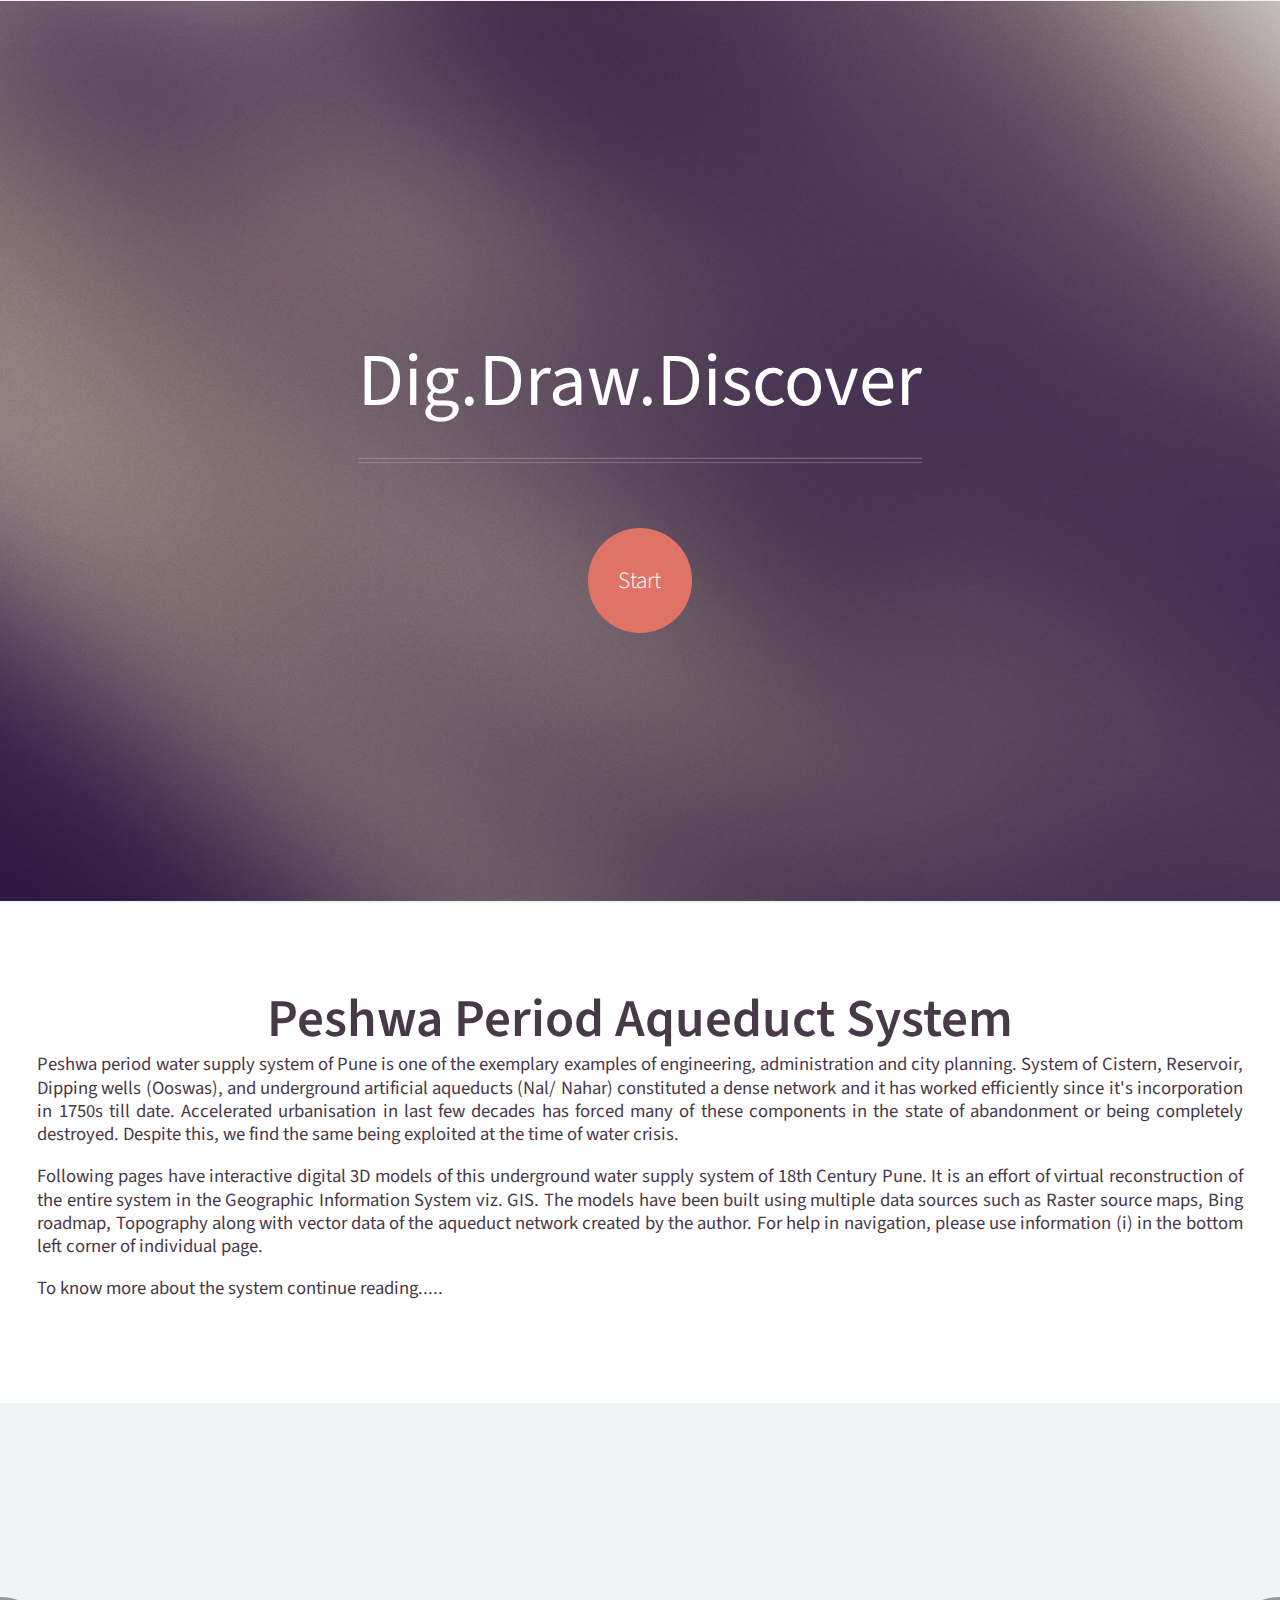
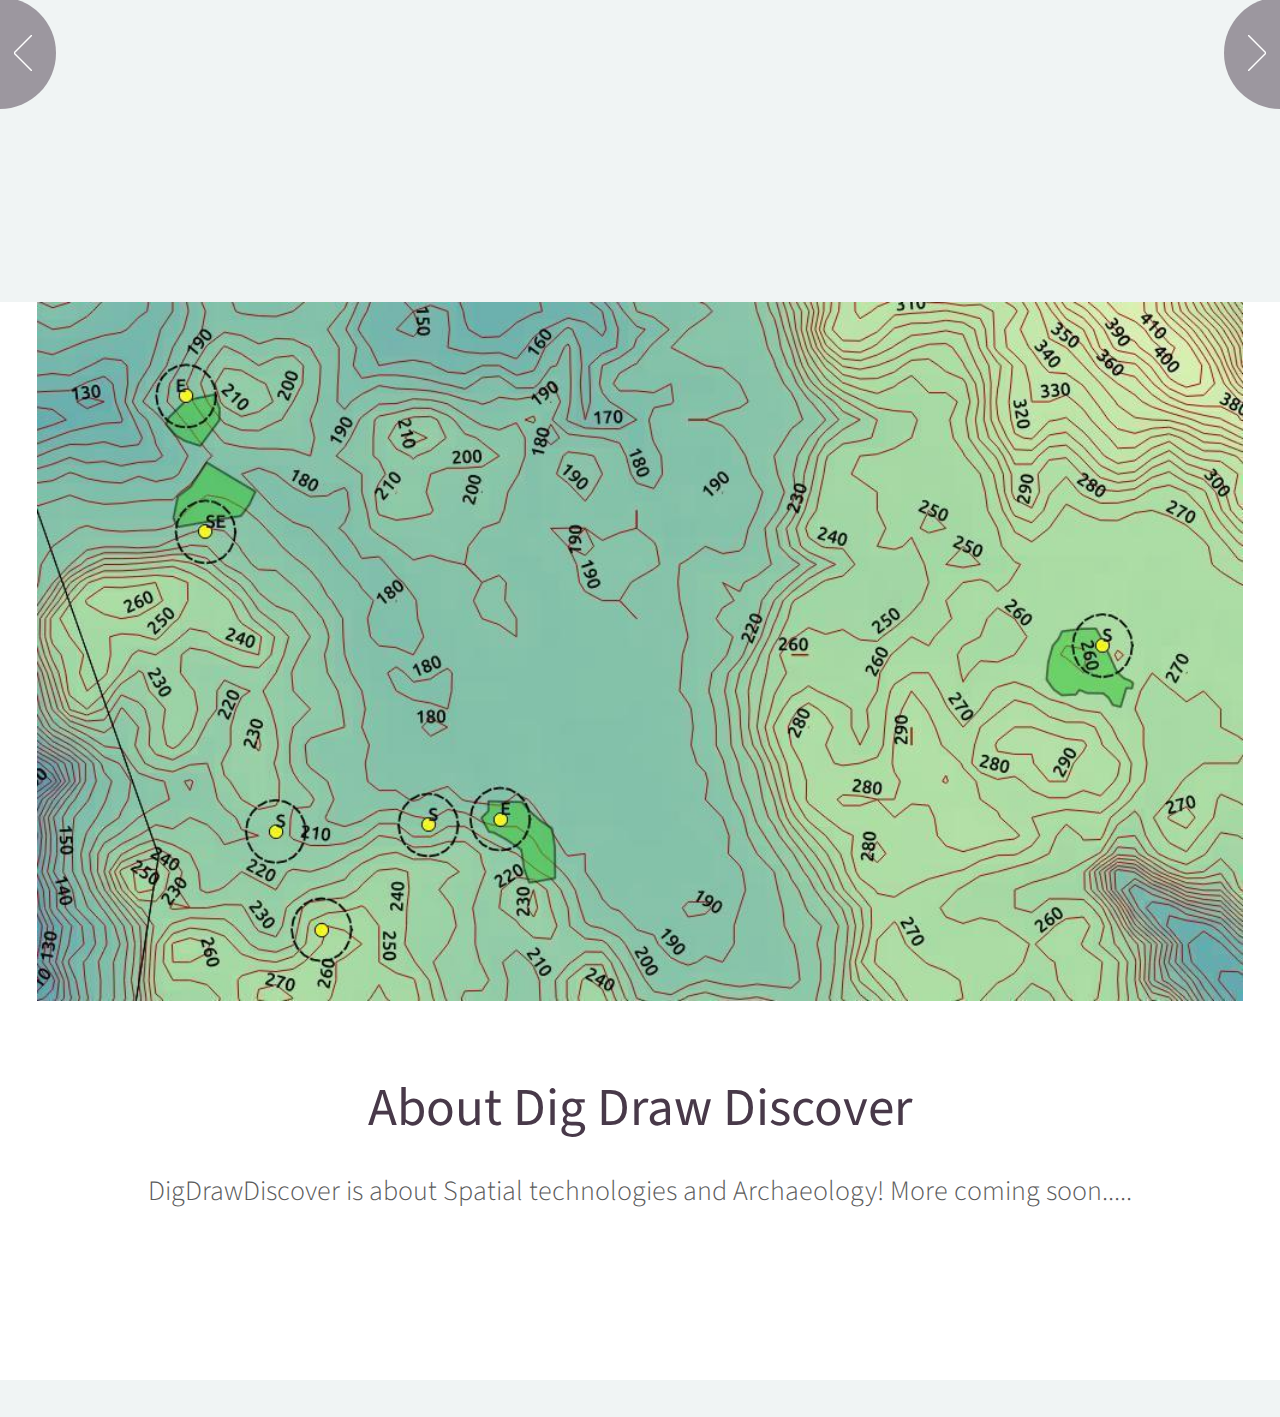
==== index.html @ 5644d599 "Pune map data - First check in" ====
<!DOCTYPE HTML>
<html>
<head>
<title>Dig Draw Discover</title>
<meta charset="utf-8">
<link href="http://fonts.googleapis.com/css?family=Source+Sans+Pro:300,400,600" rel="stylesheet" type="text/css">
<!--[if lte IE 8]>
<script src="js/html5shiv.js"></script>
<![endif]-->
<script src="js/jquery.min.js"></script>
<script src="js/jquery.dropotron.js"></script>
<script src="js/skel.min.js"></script>
<script src="js/skel-panels.min.js"></script>
<script src="js/init.js"></script>
<noscript>
<link rel="stylesheet" href="css/skel-noscript.css">
<link rel="stylesheet" href="css/style.css">
<link rel="stylesheet" href="css/style-noscript.css">
</noscript>
<!--[if lte IE 8]>
<link rel="stylesheet" href="css/ie8.css">
<![endif]-->
</head>
<body class="homepage">
<div id="header">
  <div class="inner">
    <header>
      <h1><a href="#main" id="logo">Dig.Draw.Discover</a></h1>
      <hr>
    </header>
    <footer> <a href="#banner" class="button circled scrolly">Start</a> </footer>
  </div>
  <!--
  <nav id="nav">
    <ul>
      <li><a href="index.html">Home</a></li>
      <li> <span>Dropdown</span>
        <ul>
          <li><a href="#">Lorem ipsum dolor</a></li>
          <li><a href="#">Magna phasellus</a></li>
          <li><a href="#">Etiam dolore nisl</a></li>
          <li> <span>And a submenu &hellip;</span>
            <ul>
              <li><a href="#">Lorem ipsum dolor</a></li>
              <li><a href="#">Phasellus consequat</a></li>
              <li><a href="#">Magna phasellus</a></li>
              <li><a href="#">Etiam dolore nisl</a></li>
            </ul>
          </li>
          <li><a href="#">Veroeros feugiat</a></li>
        </ul>
      </li>
      <li><a href="left-sidebar.html">Left Sidebar</a></li>
      <li><a href="right-sidebar.html">Right Sidebar</a></li>
      <li><a href="no-sidebar.html">No Sidebar</a></li>
    </ul>
  </nav>
  -->
</div>

<div id="banner">
  <h2><strong>Peshwa Period Aqueduct System</strong></h2>
  <h1 align="left">
<p align="left">Peshwa period water supply system of Pune is one of the exemplary examples of engineering, administration and city planning. System of Cistern, Reservoir, Dipping wells (Ooswas), and underground artificial aqueducts (Nal/ Nahar) constituted a dense network and it has worked efficiently since it's incorporation in 1750s till date. Accelerated urbanisation in last few decades has forced many of these components in the state of abandonment or being completely destroyed. Despite this, we find the same being exploited at the time of water crisis.</p>
<p align="left">Following pages have interactive digital 3D models of this underground water supply system of 18th Century Pune. It is an effort of virtual reconstruction of the entire system in the Geographic Information System viz. GIS. The models have been built using multiple data sources such as Raster source maps, Bing roadmap, Topography along with vector data of the aqueduct network created by the author. For help in navigation, please use information (i) in the bottom left corner of individual page.</p>
<p align="left">To know more about the system continue reading.....</p></h1>
</div>
<div class="carousel">
  <div class="reel">
    <article> <a href="pune/models/CloserView/CloserView.html" class="image featured"><img src="images/CloserView.jpg" alt=""></a>
      <header>
        <h3><a href="pune/models/CloserView/CloserView.html">Peth (ward/ neighbourhood) level view of the network</a></h3>
      </header>
      <p></p>
    </article>
    <article> <a href="pune/models/DippingWells/DippingWells.html" class="image featured"><img src="images/DippingWells.jpg" alt=""></a>
      <header>
        <h3><a href="pune/models/DippingWells/DippingWells.html">Dipping wells and Cisterns</a></h3>
      </header>
      <p></p>
    </article>
    <article> <a href="pune/models/KatrajLake/KatrajLake.html" class="image featured"><img src="images/KatrajLake.jpg" alt=""></a>
      <header>
        <h3><a href="pune/models/KatrajLake/KatrajLake.html">Source of Katraj aqueduct, the biggest of four aqueducts of the Pune city</a></h3>
      </header>
      <p></p>
    </article>    
    <article> <a href="pune/models/KatrajNetworkCity/KatrajNetworkCity.html" class="image featured"><img src="images/KatrajNetworkCity.jpg" alt=""></a>
      <header>
        <h3><a href="pune/models/KatrajNetworkCity/KatrajNetworkCity.html">Katraj aqueduct network</a></h3>
      </header>
      <p></p>
    </article>
    <article> <a href="pune/models/KatrajToPune/KatrajToPune.html" class="image featured"><img src="images/KatrajToPune.jpg" alt=""></a>
      <header>
        <h3><a href="pune/models/KatrajToPune/KatrajToPune.html">Katraj aqueduct network to Pune city</a></h3>
      </header>
      <p></p>
    </article>    
    <article> <a href="pune/models/PuneAll/PuneAll.html" class="image featured"><img src="images/PuneAll.jpg" alt=""></a>
      <header>
        <h3><a href="pune/models/PuneAll/PuneAll.html">All cisterns and network of 4 aqueducts</a></h3>
      </header>
      <p></p>
    </article>
    <article> <a href="pune/models/WithBing/WithBing.html" class="image featured"><img src="images/WithBing.jpg" alt=""></a>
      <header>
        <h3><a href="pune/models/WithBing/WithBing.html">Aqueduct network with Bing roadmap: Cutting across space and time</a></h3>
      </header>
      <p></p>
    </article>
     <article> <a href="pune/models/WithBISM/WithBISM.html" class="image featured"><img src="images/WithBISM.jpg" alt=""></a>
      <header>
        <h3><a href="pune/models/WithBISM/WithBISM.html">Aqueduct network with one of the oldest surveyed maps of Pune city</a></h3>
      </header>
      <p></p>
    </article>   
  </div>
</div>

<div class="wrapper style2">
  <article id="main" class="container special"> <a href="#" class="image featured"><img src="images/ddd.jpg" alt=""></a>
    <header>
      <h2><a href="#">About Dig Draw Discover</a></h2>
      <span class="byline">DigDrawDiscover is about Spatial technologies and Archaeology! More coming soon.....</span> </header>
    <!--
    <p> </p>
    <footer> <a href="#" class="button">Continue Reading</a> </footer>
    -->
  </article>
</div>
<!--
<div class="wrapper style1">
  <section id="features" class="container special">
    <header>
      <h2>Morbi ullamcorper et varius leo lacus</h2>
      <span class="byline">Ipsum volutpat consectetur orci metus consequat imperdiet duis integer semper magna.</span> </header>
    <div class="row">
      <article class="4u special"> <a href="#" class="image featured"><img src="images/pic07.jpg" alt=""></a>
        <header>
          <h3><a href="#">Gravida aliquam penatibus</a></h3>
        </header>
        <p> Amet nullam fringilla nibh nulla convallis tique ante proin sociis accumsan lobortis. Auctor etiam porttitor phasellus tempus cubilia ultrices tempor sagittis. Nisl fermentum consequat integer interdum. </p>
      </article>
      <article class="4u special"> <a href="#" class="image featured"><img src="images/pic08.jpg" alt=""></a>
        <header>
          <h3><a href="#">Sed quis rhoncus placerat</a></h3>
        </header>
        <p> Amet nullam fringilla nibh nulla convallis tique ante proin sociis accumsan lobortis. Auctor etiam porttitor phasellus tempus cubilia ultrices tempor sagittis. Nisl fermentum consequat integer interdum. </p>
      </article>
      <article class="4u special"> <a href="#" class="image featured"><img src="images/pic09.jpg" alt=""></a>
        <header>
          <h3><a href="#">Magna laoreet et aliquam</a></h3>
        </header>
        <p> Amet nullam fringilla nibh nulla convallis tique ante proin sociis accumsan lobortis. Auctor etiam porttitor phasellus tempus cubilia ultrices tempor sagittis. Nisl fermentum consequat integer interdum. </p>
      </article>
    </div>
  </section>
</div>
<div id="footer">
  <div class="container">
    <div class="row">
      <section class="4u">
        <header>
          <h2 class="icon icon-twitter circled"><span>Tweets</span></h2>
        </header>
        <ul class="divided">
          <li>
            <article class="tweet"> Amet nullam fringilla nibh nulla convallis tique ante sociis accumsan. <span class="timestamp">5 minutes ago</span> </article>
          </li>
          <li>
            <article class="tweet"> Hendrerit rutrum quisque. <span class="timestamp">30 minutes ago</span> </article>
          </li>
          <li>
            <article class="tweet"> Curabitur donec nulla massa laoreet nibh. Lorem praesent montes. <span class="timestamp">3 hours ago</span> </article>
          </li>
          <li>
            <article class="tweet"> Lacus natoque cras rhoncus curae dignissim ultricies. Convallis orci aliquet. <span class="timestamp">5 hours ago</span> </article>
          </li>
        </ul>
      </section>
      <section class="4u">
        <header>
          <h2 class="icon icon-file circled"><span>Posts</span></h2>
        </header>
        <ul class="divided">
          <li>
            <article class="post stub">
              <header>
                <h3><a href="#">Nisl fermentum integer</a></h3>
              </header>
              <span class="timestamp">3 hours ago</span> </article>
          </li>
          <li>
            <article class="post stub">
              <header>
                <h3><a href="#">Phasellus portitor lorem</a></h3>
              </header>
              <span class="timestamp">6 hours ago</span> </article>
          </li>
          <li>
            <article class="post stub">
              <header>
                <h3><a href="#">Magna tempus consequat</a></h3>
              </header>
              <span class="timestamp">Yesterday</span> </article>
          </li>
          <li>
            <article class="post stub">
              <header>
                <h3><a href="#">Feugiat lorem ipsum</a></h3>
              </header>
              <span class="timestamp">2 days ago</span> </article>
          </li>
        </ul>
      </section>
      <section class="4u">
        <header>
          <h2 class="icon icon-camera circled"><span>Photos</span></h2>
        </header>
        <div class="row quarter no-collapse">
          <div class="6u"> <a href="#" class="image full"><img src="images/pic10.jpg" alt=""></a> </div>
          <div class="6u"> <a href="#" class="image full"><img src="images/pic11.jpg" alt=""></a> </div>
        </div>
        <div class="row quarter no-collapse">
          <div class="6u"> <a href="#" class="image full"><img src="images/pic12.jpg" alt=""></a> </div>
          <div class="6u"> <a href="#" class="image full"><img src="images/pic13.jpg" alt=""></a> </div>
        </div>
        <div class="row quarter no-collapse">
          <div class="6u"> <a href="#" class="image full"><img src="images/pic14.jpg" alt=""></a> </div>
          <div class="6u"> <a href="#" class="image full"><img src="images/pic15.jpg" alt=""></a> </div>
        </div>
      </section>
    </div>
    <hr>
    <div class="row">
      <div class="12u">
        <section class="contact">
          <header>
            <h3>Nisl turpis nascetur interdum?</h3>
          </header>
          <p>Urna nisl non quis interdum mus ornare ridiculus egestas ridiculus lobortis vivamus tempor aliquet.</p>
          <ul class="icons">
            <li><a href="#" class="icon icon-twitter"><span>Twitter</span></a></li>
            <li><a href="#" class="icon icon-facebook"><span>Facebook</span></a></li>
            <li><a href="#" class="icon icon-google-plus"><span>Google+</span></a></li>
            <li><a href="#" class="icon icon-pinterest"><span>Pinterest</span></a></li>
            <li><a href="#" class="icon icon-dribbble"><span>Dribbble</span></a></li>
            <li><a href="#" class="icon icon-linkedin"><span>Linkedin</span></a></li>
          </ul>
        </section>
        <div class="copyright">
          <ul class="menu">
            <li>&copy; Untitled. All rights reserved.</li>
            <li>Design: <a href="http://html5up.net/">HTML5 UP</a></li>
          </ul>
        </div>
      </div>
    </div>
  </div>
</div>
-->
</body>
</html>
---- css/skel-noscript.css ----
/* skelJS v0.3.10 | (c) n33 | skeljs.org | MIT licensed */

/* Resets (http://meyerweb.com/eric/tools/css/reset/ | v2.0 | 20110126 | License: none (public domain)) */

	html,body,div,span,applet,object,iframe,h1,h2,h3,h4,h5,h6,p,blockquote,pre,a,abbr,acronym,address,big,cite,code,del,dfn,em,img,ins,kbd,q,s,samp,small,strike,strong,sub,sup,tt,var,b,u,i,center,dl,dt,dd,ol,ul,li,fieldset,form,label,legend,table,caption,tbody,tfoot,thead,tr,th,td,article,aside,canvas,details,embed,figure,figcaption,footer,header,hgroup,menu,nav,output,ruby,section,summary,time,mark,audio,video{margin:0;padding:0;border:0;font-size:100%;font:inherit;vertical-align:baseline;}article,aside,details,figcaption,figure,footer,header,hgroup,menu,nav,section{display:block;}body{line-height:1;}ol,ul{list-style:none;}blockquote,q{quotes:none;}blockquote:before,blockquote:after,q:before,q:after{content:'';content:none;}table{border-collapse:collapse;border-spacing:0;}body{-webkit-text-size-adjust:none}

/* Box Model */

	*, *:before, *:after {
		-moz-box-sizing: border-box;
		-webkit-box-sizing: border-box;
		-o-box-sizing: border-box;
		-ms-box-sizing: border-box;
		box-sizing: border-box;
	}

/* Container */

	.container {
		width: 1200px;
		margin: 0 auto;
	}

/* Grid */

	/* Cells */

		.\31 2u { width: 100% }
		.\31 1u { width: 91.6666666667% }
		.\31 0u { width: 83.3333333333% }
		.\39 u { width: 75% }
		.\38 u { width: 66.6666666667% }
		.\37 u { width: 58.3333333333% }
		.\36 u { width: 50% }
		.\35 u { width: 41.6666666667% }
		.\34 u { width: 33.3333333333% }
		.\33 u { width: 25% }
		.\32 u { width: 16.6666666667% }
		.\31 u { width: 8.3333333333% }
		.\-11u { margin-left: 91.6666666667% }
		.\-10u { margin-left: 83.3333333333% }
		.\-9u { margin-left: 75% }
		.\-8u { margin-left: 66.6666666667% }
		.\-7u { margin-left: 58.3333333333% }
		.\-6u { margin-left: 50% }
		.\-5u { margin-left: 41.6666666667% }
		.\-4u { margin-left: 33.3333333333% }
		.\-3u { margin-left: 25% }
		.\-2u { margin-left: 16.6666666667% }
		.\-1u { margin-left: 8.3333333333% }

		.row > * {
			/* padding: (gutters) 0 0 (gutters); */
			padding: 48px 0 0 48px;
			float: left;
			-moz-box-sizing: border-box;
			-webkit-box-sizing: border-box;
			-o-box-sizing: border-box;
			-ms-box-sizing: border-box;
			box-sizing: border-box;
		}

		.row + .row > * {
			/* padding-top: (gutters) */
			padding-top: 48px;
		}

		.row {
			/* margin-left: (gutters) */
			margin-left: -48px;
		}

	/* Rows */

		.row:after {
			content: '';
			display: block;
			clear: both;
			height: 0;
		}

		.row:first-child > * {
			padding-top: 0;
		}

		.row > * {
			padding-top: 0;
		}

	/* Modifiers */

		/* No Collapse */

			.no-collapse { }

		/* Flush */

			.row.flush {
				margin-left: 0;
			}

			.row.flush > * {
				padding: 0 !important;
			}

		/* Quarter */

			.row.quarter > * {
				/* padding: (gutters / 4) 0 0 (gutters / 4) */
				padding: 12px 0 0 12px;
			}

			.row.quarter + .row.quarter > * {
				/* padding-top: (gutters / 4) */
				padding-top: 12px;
			}

			.row.quarter {
				/* margin-left: -(gutters / 4) */
				margin-left: -12px;
			}

		/* Half */

			.row.half > * {
				/* padding: (gutters / 2) 0 0 (gutters / 2) */
				padding: 24px 0 0 24px;
			}

			.row.half + .row.half > * {
				/* padding-top: (gutters / 2) */
				padding-top: 24px;
			}

			.row.half {
				/* margin-left: -(gutters / 2) */
				margin-left: -24px;
			}

		/* One and (a) Half */

			.row.oneandhalf > * {
				/* padding: (gutters * 1.5) 0 0 (gutters * 1.5) */
				padding: 72px 0 0 72px;
			}

			.row.oneandhalf + .row.oneandhalf > * {
				/* padding-top: (gutters * 1.5) */
				padding-top: 72px;
			}

			.row.oneandhalf {
				/* margin-left: -(gutters * 1.5) */
				margin-left: -72px;
			}

		/* Double */

			.row.double > * {
				/* padding: (gutters * 2) 0 0 (gutters * 2) */
				padding: 96px 0 0 96px;
			}

			.row.double + .row.double > * {
				/* padding-top: (gutters * 2) */
				padding-top: 96px;
			}

			.row.double {
				/* margin-left: -(gutters * 2) */
				margin-left: -96px;
			}
---- css/style.css ----
@charset 'UTF-8';

@font-face {
	font-family: 'FontAwesome';
	src: url('font/fontawesome-webfont.eot?v=3.2.1');
	src: url('font/fontawesome-webfont.eot?#iefix&v=3.2.1') format('embedded-opentype'), url('font/fontawesome-webfont.woff?v=3.2.1') format('woff'), url('font/fontawesome-webfont.ttf?v=3.2.1') format('truetype'), url('font/fontawesome-webfont.svg#fontawesomeregular?v=3.2.1') format('svg');
	font-weight: normal;
	font-style: normal;
}

/*
	Helios 1.0 by HTML5 UP
	html5up.net | @n33co
	Free for personal and commercial use under the CCA 3.0 license (html5up.net/license)
*/

/*********************************************************************************/
/* Basic                                                                         */
/*********************************************************************************/

	body.paused *
	{
		-moz-transition: none;
		-webkit-transition: none;
		-o-transition: none;
		-ms-transition: none;
		transition: none;
	}

	body
	{
		background: #f0f4f4;
		color: #5b5b5b;
		font-family: 'Source Sans Pro', sans-serif;
		font-weight: 300;
	}

	body,input,textarea,select
	{
		font-size: 15pt;
		line-height: 1.85em;
	}

	h1,h2,h3,h4,h5,h6
	{
		font-weight: 400;
		color: #483949;
		line-height: 1.25em;
	}
	
		h1 a, h2 a, h3 a, h4 a, h5 a, h6 a
		{
			color: inherit;
			text-decoration: none;
			border-bottom-color: transparent;
		}
		
		h1 strong, h2 strong, h3 strong, h4 strong, h5 strong, h6 strong
		{
			font-weight: 600;
		}

	h2
	{
		font-size: 2.85em;
	}
	
	h3
	{
		font-size: 1.25em;
	}
	
	h4
	{
		font-size: 1em;
		margin: 0 0 0.25em 0;
	}
	
	.byline
	{
		display: block;
		font-size: 1.5em;
		margin-top: 1em;
		line-height: 1.5em;
	}

	strong, b
	{
		font-weight: 400;
		color: #483949;
	}
	
	em, i
	{
		font-style: italic;
	}

	a
	{
		color: inherit;
		border-bottom: solid 1px rgba(128,128,128,0.15);
		text-decoration: none;
		-moz-transition: background-color 0.35s ease-in-out, color 0.35s ease-in-out, border-bottom-color 0.35s ease-in-out;
		-webkit-transition: background-color 0.35s ease-in-out, color 0.35s ease-in-out, border-bottom-color 0.35s ease-in-out;
		-o-transition: background-color 0.35s ease-in-out, color 0.35s ease-in-out, border-bottom-color 0.35s ease-in-out;
		-ms-transition: background-color 0.35s ease-in-out, color 0.35s ease-in-out, border-bottom-color 0.35s ease-in-out;
		transition: background-color 0.35s ease-in-out, color 0.35s ease-in-out, border-bottom-color 0.35s ease-in-out;
	}
	
		a:hover
		{
			color: #ef8376;
			border-bottom-color: transparent;
		}

	sub
	{
		position: relative;
		top: 0.5em;
		font-size: 0.8em;
	}
	
	sup
	{
		position: relative;
		top: -0.5em;
		font-size: 0.8em;
	}
	
	blockquote
	{
		border-left: solid 0.5em #ddd;
		padding: 1em 0 1em 2em;
		font-style: italic;
	}
	
	p, ul, ol, dl, table
	{
		margin-bottom: 1em;
	}

	p
	{
		text-align: justify;
	}

	br.clear
	{
		clear: both;
	}
	
	header
	{
		margin: 0 0 1em 0;
	}
	
		header .byline
		{
			margin-bottom: 2em;
		}
		
	footer
	{
		margin: 2.5em 0 0 0;
	}
		
	hr
	{
		position: relative;
		display: block;
		border: 0;
		top: 4.5em;
		margin-bottom: 9em;

		height: 6px;
		border-top: solid 1px rgba(128,128,128,0.2);
		border-bottom: solid 1px rgba(128,128,128,0.2);
	}
	
		hr:before,
		hr:after
		{
			content: '';
			position: absolute;
			top: -8px;
			display: block;
			width: 1px;
			height: 21px;
			background: rgba(128,128,128,0.2);			
		}

		hr:before
		{
			left: -1px;
		}

		hr:after
		{
			right: -1px;
		}

	.timestamp
	{
		color: rgba(128,128,128,0.75);
		font-size: 0.8em;
	}

	/* Sections/Articles */
	
		section,
		article
		{
			margin-bottom: 3em;
		}
		
		section > :last-child,
		article > :last-child
		{
			margin-bottom: 0;
		}

		section:last-child,
		article:last-child
		{
			margin-bottom: 0;
		}

		.row > section,
		.row > article
		{
			margin-bottom: 0;
		}

		section.special > header,
		section.special > footer,
		article.special > header,
		article.special > footer
		{
			text-align: center;
		}

	/* Images */

		.image
		{
			position: relative;
			display: inline-block;
			border: 0;
			outline: 0;
		}
		
			/* Uncomment the block below if you want linked images to highlight on hover */
		
			/*
			a.image:before
			{
				content: '';
				display: block;
				position: absolute;
				left: 0;
				top: 0;
				width: 100%;
				height: 100%;
				background: #fff;
				opacity: 0;
				-moz-transition: opacity 0.35s ease-in-out;
				-webkit-transition: opacity 0.35s ease-in-out;
				-o-transition: opacity 0.35s ease-in-out;
				-ms-transition: opacity 0.35s ease-in-out;
				transition: opacity 0.35s ease-in-out;
			}
			
				a.image:hover:before
				{
					opacity: 0.15;
				}
			*/
		
			.image img
			{
				display: block;
				width: 100%;
			}

			.image.full
			{
				display: block;
				width: 100%;
			}

			.image.featured
			{
				display: block;
				width: 100%;
				margin: 0 0 4em 0;
			}
			
			.image.left
			{
				float: left;
				margin: 0 2em 2em 0;
			}
			
			.image.centered
			{
				display: block;
				margin: 0 0 2em 0;
			}

				.image.centered img
				{
					margin: 0 auto;
					width: auto;
				}

	/* Lists */

		ul.style1
		{
		}

		ul.actions
		{
		}

		ul.divided
		{
		}
		
			ul.divided li
			{
				border-top: solid 1px rgba(128,128,128,0.2);
				padding-top: 1.5em;
				margin-top: 1.5em;
			}
			
			ul.divided li:first-child
			{
				border-top: 0;
				padding-top: 0;
				margin-top: 0;
			}

		ul.menu
		{
			height: 1em;
			line-height: 1em;
		}
		
			ul.menu li
			{
				display: inline-block;
				border-left: solid 1px rgba(128,128,128,0.2);
				padding-left: 1.25em;
				margin-left: 1.25em;
			}
			
			ul.menu li:first-child
			{
				border-left: 0;
				padding-left: 0;
				margin-left: 0;
			}

		ul.icons
		{
			position: relative;
			background: rgba(128,128,128,0.05);
			border-radius: 4em;
			display: inline-block;
			padding: 0.35em 0.75em 0.35em 0.75em;
			font-size: 1.25em;
			cursor: default;
		}
		
			ul.icons li
			{
				display: inline-block;
			}

				ul.icons li a
				{
					display: inline-block;
					background: none;
					width: 2.5em;
					height: 2.5em;
					line-height: 2.5em;
					text-align: center;
					border-radius: 100%;
					border: 0;
					color: inherit;
				}
				
					ul.icons li a:hover
					{
						color: #ef8376;
					}

		ol.style1
		{
		}

	/* Forms */

		form
		{
		}
		
			form label
			{
				display: block;
			}
		
			form input.text,
			form select,
			form textarea
			{
				-webkit-appearance: none;
				display: block;
				border: 0;
				background: #ccc;
				width: 100%;
			}

				form input.text:hover,
				form select:hover,
				form textarea:hover
				{
				}

				form input.text:focus,
				form select:focus,
				form textarea:focus
				{
				}
				
				form textarea
				{
					min-height: 9em;
				}

				form .formerize-placeholder
				{
					color: #555 !important;
				}

				form ::-webkit-input-placeholder
				{
					color: #555 !important;
				}

				form :-moz-placeholder
				{
					color: #555 !important;
				}

				form ::-moz-placeholder
				{
					color: #555 !important;
				}

				form :-ms-input-placeholder
				{
					color: #555 !important;
				}

				form ::-moz-focus-inner
				{
					border: 0;
				}
			
	/* Tables */
	
		table
		{
			width: 100%;
		}
		
			table.style1
			{
				width: 100%;
			}
			
				table.style1 tbody tr:nth-child(2n+2)
				{
					background: #f4f4f4;
				}
				
				table.style1 td
				{
					padding: 0.5em 1em 0.5em 1em;
				}
				
				table.style1 th
				{
					text-align: left;
					font-weight: 400;
					padding: 0.5em 1em 0.5em 1em;
				}
			
				table.style1 thead
				{
					background: #444;
					color: #fff;
				}
				
				table.style1 tfoot
				{
					background: #eee;
				}
				
				table.style1 tbody
				{
				}

	/* Buttons */
		
		.button
		{
			position: relative;
			display: inline-block;
			background: #df7366;
			color: #fff;
			text-align: center;
			border-radius: 0.5em;
			text-decoration: none;
			padding: 0.65em 3em 0.65em 3em;
			border: 0;
			cursor: pointer;
			outline: 0;
		}

			.button:hover
			{
				color: #fff;
				background: #ef8376;
			}
			
			.button:active
			{
			}
		
			.button.alt
			{
			}

				.button.alt:hover
				{
				}
				
				.button.alt:active
				{
				}
		
			.button.small
			{
			}
			
			.button.big
			{
			}
			
			.button.huge
			{
			}
			
	/* Posts */

		.post
		{
		}
		
			.post.stub
			{
				text-align: center;
			}
			
				.post.stub header
				{
					margin: 0;
				}

/*********************************************************************************/
/* Icons                                                                         */
/* Powered by Font Awesome by Dave Gandy | http://fontawesome.io                 */
/* Licensed under the SIL OFL 1.1 (font), MIT (CSS)                              */
/*********************************************************************************/

	.icon
	{
		text-decoration: none;
	}

		.icon span
		{
			display: none;
		}

		.icon.circled
		{
			position: relative;
			display: inline-block;
			background: #2b252c;
			color: #fff;
			border-radius: 100%;
			width: 3.5em;
			height: 3.5em;
			line-height: 3.5em;
			text-align: center;
			font-size: 1em;
		}
		
			.icon.circled:before
			{
				font-size: 2em;
			}

			header .icon.circled
			{
				margin: 0 0 2em 0;
			}

		.icon:before
		{
			font-family: FontAwesome;
			font-size: 1.25em;
			text-decoration: none;
			font-weight: normal;
			font-style: normal;
			-webkit-text-rendering: optimizeLegibility;
			-moz-text-rendering: optimizeLegibility;
			-ms-text-rendering: optimizeLegibility;
			-o-text-rendering: optimizeLegibility;
			text-rendering: optimizeLegibility;
			-webkit-font-smoothing: antialiased;
			-moz-font-smoothing: antialiased;
			-ms-font-smoothing: antialiased;
			-o-font-smoothing: antialiased;
			font-smoothing: antialiased;
		}

		.icon-glass:before{content:"\f000";}
		.icon-music:before{content:"\f001";}
		.icon-search:before{content:"\f002";}
		.icon-envelope-alt:before{content:"\f003";}
		.icon-heart:before{content:"\f004";}
		.icon-star:before{content:"\f005";}
		.icon-star-empty:before{content:"\f006";}
		.icon-user:before{content:"\f007";}
		.icon-film:before{content:"\f008";}
		.icon-th-large:before{content:"\f009";}
		.icon-th:before{content:"\f00a";}
		.icon-th-list:before{content:"\f00b";}
		.icon-ok:before{content:"\f00c";}
		.icon-remove:before{content:"\f00d";}
		.icon-zoom-in:before{content:"\f00e";}
		.icon-zoom-out:before{content:"\f010";}
		.icon-power-off:before,.icon-off:before{content:"\f011";}
		.icon-signal:before{content:"\f012";}
		.icon-gear:before,.icon-cog:before{content:"\f013";}
		.icon-trash:before{content:"\f014";}
		.icon-home:before{content:"\f015";}
		.icon-file-alt:before{content:"\f016";}
		.icon-time:before{content:"\f017";}
		.icon-road:before{content:"\f018";}
		.icon-download-alt:before{content:"\f019";}
		.icon-download:before{content:"\f01a";}
		.icon-upload:before{content:"\f01b";}
		.icon-inbox:before{content:"\f01c";}
		.icon-play-circle:before{content:"\f01d";}
		.icon-rotate-right:before,.icon-repeat:before{content:"\f01e";}
		.icon-refresh:before{content:"\f021";}
		.icon-list-alt:before{content:"\f022";}
		.icon-lock:before{content:"\f023";}
		.icon-flag:before{content:"\f024";}
		.icon-headphones:before{content:"\f025";}
		.icon-volume-off:before{content:"\f026";}
		.icon-volume-down:before{content:"\f027";}
		.icon-volume-up:before{content:"\f028";}
		.icon-qrcode:before{content:"\f029";}
		.icon-barcode:before{content:"\f02a";}
		.icon-tag:before{content:"\f02b";}
		.icon-tags:before{content:"\f02c";}
		.icon-book:before{content:"\f02d";}
		.icon-bookmark:before{content:"\f02e";}
		.icon-print:before{content:"\f02f";}
		.icon-camera:before{content:"\f030";}
		.icon-font:before{content:"\f031";}
		.icon-bold:before{content:"\f032";}
		.icon-italic:before{content:"\f033";}
		.icon-text-height:before{content:"\f034";}
		.icon-text-width:before{content:"\f035";}
		.icon-align-left:before{content:"\f036";}
		.icon-align-center:before{content:"\f037";}
		.icon-align-right:before{content:"\f038";}
		.icon-align-justify:before{content:"\f039";}
		.icon-list:before{content:"\f03a";}
		.icon-indent-left:before{content:"\f03b";}
		.icon-indent-right:before{content:"\f03c";}
		.icon-facetime-video:before{content:"\f03d";}
		.icon-picture:before{content:"\f03e";}
		.icon-pencil:before{content:"\f040";}
		.icon-map-marker:before{content:"\f041";}
		.icon-adjust:before{content:"\f042";}
		.icon-tint:before{content:"\f043";}
		.icon-edit:before{content:"\f044";}
		.icon-share:before{content:"\f045";}
		.icon-check:before{content:"\f046";}
		.icon-move:before{content:"\f047";}
		.icon-step-backward:before{content:"\f048";}
		.icon-fast-backward:before{content:"\f049";}
		.icon-backward:before{content:"\f04a";}
		.icon-play:before{content:"\f04b";}
		.icon-pause:before{content:"\f04c";}
		.icon-stop:before{content:"\f04d";}
		.icon-forward:before{content:"\f04e";}
		.icon-fast-forward:before{content:"\f050";}
		.icon-step-forward:before{content:"\f051";}
		.icon-eject:before{content:"\f052";}
		.icon-chevron-left:before{content:"\f053";}
		.icon-chevron-right:before{content:"\f054";}
		.icon-plus-sign:before{content:"\f055";}
		.icon-minus-sign:before{content:"\f056";}
		.icon-remove-sign:before{content:"\f057";}
		.icon-ok-sign:before{content:"\f058";}
		.icon-question-sign:before{content:"\f059";}
		.icon-info-sign:before{content:"\f05a";}
		.icon-screenshot:before{content:"\f05b";}
		.icon-remove-circle:before{content:"\f05c";}
		.icon-ok-circle:before{content:"\f05d";}
		.icon-ban-circle:before{content:"\f05e";}
		.icon-arrow-left:before{content:"\f060";}
		.icon-arrow-right:before{content:"\f061";}
		.icon-arrow-up:before{content:"\f062";}
		.icon-arrow-down:before{content:"\f063";}
		.icon-mail-forward:before,.icon-share-alt:before{content:"\f064";}
		.icon-resize-full:before{content:"\f065";}
		.icon-resize-small:before{content:"\f066";}
		.icon-plus:before{content:"\f067";}
		.icon-minus:before{content:"\f068";}
		.icon-asterisk:before{content:"\f069";}
		.icon-exclamation-sign:before{content:"\f06a";}
		.icon-gift:before{content:"\f06b";}
		.icon-leaf:before{content:"\f06c";}
		.icon-fire:before{content:"\f06d";}
		.icon-eye-open:before{content:"\f06e";}
		.icon-eye-close:before{content:"\f070";}
		.icon-warning-sign:before{content:"\f071";}
		.icon-plane:before{content:"\f072";}
		.icon-calendar:before{content:"\f073";}
		.icon-random:before{content:"\f074";}
		.icon-comment:before{content:"\f075";}
		.icon-magnet:before{content:"\f076";}
		.icon-chevron-up:before{content:"\f077";}
		.icon-chevron-down:before{content:"\f078";}
		.icon-retweet:before{content:"\f079";}
		.icon-shopping-cart:before{content:"\f07a";}
		.icon-folder-close:before{content:"\f07b";}
		.icon-folder-open:before{content:"\f07c";}
		.icon-resize-vertical:before{content:"\f07d";}
		.icon-resize-horizontal:before{content:"\f07e";}
		.icon-bar-chart:before{content:"\f080";}
		.icon-twitter-sign:before{content:"\f081";}
		.icon-facebook-sign:before{content:"\f082";}
		.icon-camera-retro:before{content:"\f083";}
		.icon-key:before{content:"\f084";}
		.icon-gears:before,.icon-cogs:before{content:"\f085";}
		.icon-comments:before{content:"\f086";}
		.icon-thumbs-up-alt:before{content:"\f087";}
		.icon-thumbs-down-alt:before{content:"\f088";}
		.icon-star-half:before{content:"\f089";}
		.icon-heart-empty:before{content:"\f08a";}
		.icon-signout:before{content:"\f08b";}
		.icon-linkedin-sign:before{content:"\f08c";}
		.icon-pushpin:before{content:"\f08d";}
		.icon-external-link:before{content:"\f08e";}
		.icon-signin:before{content:"\f090";}
		.icon-trophy:before{content:"\f091";}
		.icon-github-sign:before{content:"\f092";}
		.icon-upload-alt:before{content:"\f093";}
		.icon-lemon:before{content:"\f094";}
		.icon-phone:before{content:"\f095";}
		.icon-unchecked:before,.icon-check-empty:before{content:"\f096";}
		.icon-bookmark-empty:before{content:"\f097";}
		.icon-phone-sign:before{content:"\f098";}
		.icon-twitter:before{content:"\f099";}
		.icon-facebook:before{content:"\f09a";}
		.icon-github:before{content:"\f09b";}
		.icon-unlock:before{content:"\f09c";}
		.icon-credit-card:before{content:"\f09d";}
		.icon-rss:before{content:"\f09e";}
		.icon-hdd:before{content:"\f0a0";}
		.icon-bullhorn:before{content:"\f0a1";}
		.icon-bell:before{content:"\f0a2";}
		.icon-certificate:before{content:"\f0a3";}
		.icon-hand-right:before{content:"\f0a4";}
		.icon-hand-left:before{content:"\f0a5";}
		.icon-hand-up:before{content:"\f0a6";}
		.icon-hand-down:before{content:"\f0a7";}
		.icon-circle-arrow-left:before{content:"\f0a8";}
		.icon-circle-arrow-right:before{content:"\f0a9";}
		.icon-circle-arrow-up:before{content:"\f0aa";}
		.icon-circle-arrow-down:before{content:"\f0ab";}
		.icon-globe:before{content:"\f0ac";}
		.icon-wrench:before{content:"\f0ad";}
		.icon-tasks:before{content:"\f0ae";}
		.icon-filter:before{content:"\f0b0";}
		.icon-briefcase:before{content:"\f0b1";}
		.icon-fullscreen:before{content:"\f0b2";}
		.icon-group:before{content:"\f0c0";}
		.icon-link:before{content:"\f0c1";}
		.icon-cloud:before{content:"\f0c2";}
		.icon-beaker:before{content:"\f0c3";}
		.icon-cut:before{content:"\f0c4";}
		.icon-copy:before{content:"\f0c5";}
		.icon-paperclip:before,.icon-paper-clip:before{content:"\f0c6";}
		.icon-save:before{content:"\f0c7";}
		.icon-sign-blank:before{content:"\f0c8";}
		.icon-reorder:before{content:"\f0c9";}
		.icon-list-ul:before{content:"\f0ca";}
		.icon-list-ol:before{content:"\f0cb";}
		.icon-strikethrough:before{content:"\f0cc";}
		.icon-underline:before{content:"\f0cd";}
		.icon-table:before{content:"\f0ce";}
		.icon-magic:before{content:"\f0d0";}
		.icon-truck:before{content:"\f0d1";}
		.icon-pinterest:before{content:"\f0d2";}
		.icon-pinterest-sign:before{content:"\f0d3";}
		.icon-google-plus-sign:before{content:"\f0d4";}
		.icon-google-plus:before{content:"\f0d5";}
		.icon-money:before{content:"\f0d6";}
		.icon-caret-down:before{content:"\f0d7";}
		.icon-caret-up:before{content:"\f0d8";}
		.icon-caret-left:before{content:"\f0d9";}
		.icon-caret-right:before{content:"\f0da";}
		.icon-columns:before{content:"\f0db";}
		.icon-sort:before{content:"\f0dc";}
		.icon-sort-down:before{content:"\f0dd";}
		.icon-sort-up:before{content:"\f0de";}
		.icon-envelope:before{content:"\f0e0";}
		.icon-linkedin:before{content:"\f0e1";}
		.icon-rotate-left:before,.icon-undo:before{content:"\f0e2";}
		.icon-legal:before{content:"\f0e3";}
		.icon-dashboard:before{content:"\f0e4";}
		.icon-comment-alt:before{content:"\f0e5";}
		.icon-comments-alt:before{content:"\f0e6";}
		.icon-bolt:before{content:"\f0e7";}
		.icon-sitemap:before{content:"\f0e8";}
		.icon-umbrella:before{content:"\f0e9";}
		.icon-paste:before{content:"\f0ea";}
		.icon-lightbulb:before{content:"\f0eb";}
		.icon-exchange:before{content:"\f0ec";}
		.icon-cloud-download:before{content:"\f0ed";}
		.icon-cloud-upload:before{content:"\f0ee";}
		.icon-user-md:before{content:"\f0f0";}
		.icon-stethoscope:before{content:"\f0f1";}
		.icon-suitcase:before{content:"\f0f2";}
		.icon-bell-alt:before{content:"\f0f3";}
		.icon-coffee:before{content:"\f0f4";}
		.icon-food:before{content:"\f0f5";}
		.icon-file-text-alt:before{content:"\f0f6";}
		.icon-building:before{content:"\f0f7";}
		.icon-hospital:before{content:"\f0f8";}
		.icon-ambulance:before{content:"\f0f9";}
		.icon-medkit:before{content:"\f0fa";}
		.icon-fighter-jet:before{content:"\f0fb";}
		.icon-beer:before{content:"\f0fc";}
		.icon-h-sign:before{content:"\f0fd";}
		.icon-plus-sign-alt:before{content:"\f0fe";}
		.icon-double-angle-left:before{content:"\f100";}
		.icon-double-angle-right:before{content:"\f101";}
		.icon-double-angle-up:before{content:"\f102";}
		.icon-double-angle-down:before{content:"\f103";}
		.icon-angle-left:before{content:"\f104";}
		.icon-angle-right:before{content:"\f105";}
		.icon-angle-up:before{content:"\f106";}
		.icon-angle-down:before{content:"\f107";}
		.icon-desktop:before{content:"\f108";}
		.icon-laptop:before{content:"\f109";}
		.icon-tablet:before{content:"\f10a";}
		.icon-mobile-phone:before{content:"\f10b";}
		.icon-circle-blank:before{content:"\f10c";}
		.icon-quote-left:before{content:"\f10d";}
		.icon-quote-right:before{content:"\f10e";}
		.icon-spinner:before{content:"\f110";}
		.icon-circle:before{content:"\f111";}
		.icon-mail-reply:before,.icon-reply:before{content:"\f112";}
		.icon-github-alt:before{content:"\f113";}
		.icon-folder-close-alt:before{content:"\f114";}
		.icon-folder-open-alt:before{content:"\f115";}
		.icon-expand-alt:before{content:"\f116";}
		.icon-collapse-alt:before{content:"\f117";}
		.icon-smile:before{content:"\f118";}
		.icon-frown:before{content:"\f119";}
		.icon-meh:before{content:"\f11a";}
		.icon-gamepad:before{content:"\f11b";}
		.icon-keyboard:before{content:"\f11c";}
		.icon-flag-alt:before{content:"\f11d";}
		.icon-flag-checkered:before{content:"\f11e";}
		.icon-terminal:before{content:"\f120";}
		.icon-code:before{content:"\f121";}
		.icon-reply-all:before{content:"\f122";}
		.icon-mail-reply-all:before{content:"\f122";}
		.icon-star-half-full:before,.icon-star-half-empty:before{content:"\f123";}
		.icon-location-arrow:before{content:"\f124";}
		.icon-crop:before{content:"\f125";}
		.icon-code-fork:before{content:"\f126";}
		.icon-unlink:before{content:"\f127";}
		.icon-question:before{content:"\f128";}
		.icon-info:before{content:"\f129";}
		.icon-exclamation:before{content:"\f12a";}
		.icon-superscript:before{content:"\f12b";}
		.icon-subscript:before{content:"\f12c";}
		.icon-eraser:before{content:"\f12d";}
		.icon-puzzle-piece:before{content:"\f12e";}
		.icon-microphone:before{content:"\f130";}
		.icon-microphone-off:before{content:"\f131";}
		.icon-shield:before{content:"\f132";}
		.icon-calendar-empty:before{content:"\f133";}
		.icon-fire-extinguisher:before{content:"\f134";}
		.icon-rocket:before{content:"\f135";}
		.icon-maxcdn:before{content:"\f136";}
		.icon-chevron-sign-left:before{content:"\f137";}
		.icon-chevron-sign-right:before{content:"\f138";}
		.icon-chevron-sign-up:before{content:"\f139";}
		.icon-chevron-sign-down:before{content:"\f13a";}
		.icon-html5:before{content:"\f13b";}
		.icon-css3:before{content:"\f13c";}
		.icon-anchor:before{content:"\f13d";}
		.icon-unlock-alt:before{content:"\f13e";}
		.icon-bullseye:before{content:"\f140";}
		.icon-ellipsis-horizontal:before{content:"\f141";}
		.icon-ellipsis-vertical:before{content:"\f142";}
		.icon-rss-sign:before{content:"\f143";}
		.icon-play-sign:before{content:"\f144";}
		.icon-ticket:before{content:"\f145";}
		.icon-minus-sign-alt:before{content:"\f146";}
		.icon-check-minus:before{content:"\f147";}
		.icon-level-up:before{content:"\f148";}
		.icon-level-down:before{content:"\f149";}
		.icon-check-sign:before{content:"\f14a";}
		.icon-edit-sign:before{content:"\f14b";}
		.icon-external-link-sign:before{content:"\f14c";}
		.icon-share-sign:before{content:"\f14d";}
		.icon-compass:before{content:"\f14e";}
		.icon-collapse:before{content:"\f150";}
		.icon-collapse-top:before{content:"\f151";}
		.icon-expand:before{content:"\f152";}
		.icon-euro:before,.icon-eur:before{content:"\f153";}
		.icon-gbp:before{content:"\f154";}
		.icon-dollar:before,.icon-usd:before{content:"\f155";}
		.icon-rupee:before,.icon-inr:before{content:"\f156";}
		.icon-yen:before,.icon-jpy:before{content:"\f157";}
		.icon-renminbi:before,.icon-cny:before{content:"\f158";}
		.icon-won:before,.icon-krw:before{content:"\f159";}
		.icon-bitcoin:before,.icon-btc:before{content:"\f15a";}
		.icon-file:before{content:"\f15b";}
		.icon-file-text:before{content:"\f15c";}
		.icon-sort-by-alphabet:before{content:"\f15d";}
		.icon-sort-by-alphabet-alt:before{content:"\f15e";}
		.icon-sort-by-attributes:before{content:"\f160";}
		.icon-sort-by-attributes-alt:before{content:"\f161";}
		.icon-sort-by-order:before{content:"\f162";}
		.icon-sort-by-order-alt:before{content:"\f163";}
		.icon-thumbs-up:before{content:"\f164";}
		.icon-thumbs-down:before{content:"\f165";}
		.icon-youtube-sign:before{content:"\f166";}
		.icon-youtube:before{content:"\f167";}
		.icon-xing:before{content:"\f168";}
		.icon-xing-sign:before{content:"\f169";}
		.icon-youtube-play:before{content:"\f16a";}
		.icon-dropbox:before{content:"\f16b";}
		.icon-stackexchange:before{content:"\f16c";}
		.icon-instagram:before{content:"\f16d";}
		.icon-flickr:before{content:"\f16e";}
		.icon-adn:before{content:"\f170";}
		.icon-bitbucket:before{content:"\f171";}
		.icon-bitbucket-sign:before{content:"\f172";}
		.icon-tumblr:before{content:"\f173";}
		.icon-tumblr-sign:before{content:"\f174";}
		.icon-long-arrow-down:before{content:"\f175";}
		.icon-long-arrow-up:before{content:"\f176";}
		.icon-long-arrow-left:before{content:"\f177";}
		.icon-long-arrow-right:before{content:"\f178";}
		.icon-apple:before{content:"\f179";}
		.icon-windows:before{content:"\f17a";}
		.icon-android:before{content:"\f17b";}
		.icon-linux:before{content:"\f17c";}
		.icon-dribbble:before{content:"\f17d";}
		.icon-skype:before{content:"\f17e";}
		.icon-foursquare:before{content:"\f180";}
		.icon-trello:before{content:"\f181";}
		.icon-female:before{content:"\f182";}
		.icon-male:before{content:"\f183";}
		.icon-gittip:before{content:"\f184";}
		.icon-sun:before{content:"\f185";}
		.icon-moon:before{content:"\f186";}
		.icon-archive:before{content:"\f187";}
		.icon-bug:before{content:"\f188";}
		.icon-vk:before{content:"\f189";}
		.icon-weibo:before{content:"\f18a";}
		.icon-renren:before{content:"\f18b";}

/*********************************************************************************/
/* Wrapper                                                                       */
/*********************************************************************************/

	.wrapper
	{
		background: #fff;
		margin: 0 0 2em 0;
		padding: 6em 0 6em 0;
	}
	
		.wrapper.style1
		{
		}

		.wrapper.style2
		{
			padding-top: 0;
		}

/*********************************************************************************/
/* Header                                                                        */
/*********************************************************************************/

	#header
	{
		position: relative;
		background-image: url('../images/header.jpg');
		background-size: cover;
		background-position: center center;
		background-attachment: fixed;
		color: #fff;
		text-align: center;
		padding: 2.5em 0 2em 0;
		cursor: default;
	}

		.homepage #header
		{
			padding: 4em 0 4em 0;
		}
	
			.homepage #header .overlay
			{
				content: '';
				background: #1C0920;
				display: block;
				position: absolute;
				left: 0;
				top: 0;
				width: 100%;
				height: 100%;
				opacity: 1.0;
				-moz-transition: opacity 2s ease-in-out;
				-webkit-transition: opacity 2s ease-in-out;
				-o-transition: opacity 2s ease-in-out;
				-ms-transition: opacity 2s ease-in-out;
				transition: opacity 2s ease-in-out;
			}
		
			.homepage #header.ready .overlay
			{
				opacity: 0;
			}

		#header .inner
		{
			position: relative;
			z-index: 1;
			margin: 0;
			padding: 4em 0 0 0;
		}
	
		#header h1
		{
			color: #fff;
			font-size: 3em;
			line-height: 1em;
		}

			.homepage #header h1
			{
				font-size: 4em;
			}
		
			#header h1 a
			{
				color: inherit;
			}
	
		#header .byline
		{
			font-size: 1.25em;
			margin: 0;
		}
		
		#header .button
		{
			border-radius: 100%;
			width: 4.5em;
			height: 4.5em;
			line-height: 4.5em;
			text-align: center;
			font-size: 1.25em;
			padding: 0;
		}
		
		#header header
		{
			display: inline-block;
		}
		
		#header footer
		{
			margin: 1em 0 0 0;
		}
		
		#header hr
		{
			top: 1.5em;
			margin-bottom: 3em;

			border-bottom-color: rgba(192,192,192,0.35);
			box-shadow: inset 0 1px 0 0 rgba(192,192,192,0.35);
		}
		
			#header hr:before,
			#header hr:after
			{
				background: rgba(192,192,192,0.35);
			}

/*********************************************************************************/
/* Nav                                                                           */
/*********************************************************************************/

	#nav
	{
		position: absolute;
		top: 0;
		left: 0;
		width: 100%;
		text-align: center;
		padding: 1.5em 0 1.5em 0;
		z-index: 1;
		overflow: hidden;
	}
	
		#nav > ul
		{
			line-height: 0px;
			position: relative;
			display: inline-block;
			margin: 0;

			height: 21px;
			border-left: solid 1px rgba(192,192,192,0.35);
			border-right: solid 1px rgba(192,192,192,0.35);
		}
		
			#nav > ul:before,
			#nav > ul:after
			{
				content: '';
				display: block;
				width: 300%;
				position: absolute;
				top: 50%;
				margin-top: -2px;

				height: 5px;
				border-top: solid 1px rgba(192,192,192,0.35);
				border-bottom: solid 1px rgba(192,192,192,0.35);
			}
		
			#nav > ul:before
			{
				left: 100%;
				margin-left: 1px;
			}
		
			#nav > ul:after
			{
				right: 100%;
				margin-right: 1px;
			}
		
			#nav > ul > li
			{
				display: inline-block;
				margin: -9px 0.5em 0 0.5em;
				border-radius: 0.5em;
				padding: 0.85em;
				border: solid 1px transparent;
				-moz-transition: color 0.35s ease-in-out, border-color 0.35s ease-in-out;
				-webkit-transition: color 0.35s ease-in-out, border-color 0.35s ease-in-out;
				-o-transition: color 0.35s ease-in-out, border-color 0.35s ease-in-out;
				-ms-transition: color 0.35s ease-in-out, border-color 0.35s ease-in-out;
				transition: color 0.35s ease-in-out, border-color 0.35s ease-in-out;
			}
			
				#nav > ul > li.active
				{
					border-color: rgba(192,192,192,0.35);
				}
			
				#nav > ul > li > a,
				#nav > ul > li > span
				{
					display: block;
					color: inherit;
					text-decoration: none;
					border: 0;
					outline: 0;
				}

				#nav > ul > li > ul
				{
					display: none;
				}

	.dropotron
	{
		background: rgba(255,255,255,0.975);
		padding: 1em 1.25em 1em 1.25em;
		line-height: 1em;
		height: auto;
		text-align: left;
		border-radius: 0.5em;
		box-shadow: 0 0.15em 0.25em 0 rgba(0,0,0,0.25);
		min-width: 12em;
	}
	
		.dropotron li
		{
			border-top: solid 1px rgba(128,128,128,0.2);
			color: #5b5b5b;
		}
		
			.dropotron li:first-child
			{
				border-top: 0;
			}

			.dropotron li:hover
			{
				color: #ef8376;
			}

			.dropotron li a,
			.dropotron li span
			{
				display: block;
				border: 0;
				padding: 0.5em 0 0.5em 0;
				-moz-transition: color 0.35s ease-in-out;
				-webkit-transition: color 0.35s ease-in-out;
				-o-transition: color 0.35s ease-in-out;
				-ms-transition: color 0.35s ease-in-out;
				transition: color 0.35s ease-in-out;
			}
		
		.dropotron-level-0
		{
			margin-top: 2em;
			font-size: 0.9em;
		}
		
			.dropotron-level-0:before
			{
				content: '';
				position: absolute;
				left: 50%;
				top: -0.7em;
				margin-left: -0.75em;
				border-bottom: solid 0.75em rgba(255,255,255,0.975);
				border-left: solid 0.75em rgba(64,64,64,0);
				border-right: solid 0.75em rgba(64,64,64,0);
			}

/*********************************************************************************/
/* Banner                                                                        */
/*********************************************************************************/

	#banner
	{
		background: #fff;
		text-align: center;
		padding: 4.5em 0 4.5em 0;
	}

/*********************************************************************************/
/* Content                                                                       */
/*********************************************************************************/

	#content
	{
	}

		#content > hr
		{
			top: 3em;
			margin-bottom: 6em;
		}
		
		#content > section
		{
			margin-bottom: 0;
		}
		
/*********************************************************************************/
/* Sidebar                                                                       */
/*********************************************************************************/

	#sidebar
	{
	}
	
		#sidebar > hr.first
		{
			display: none;
		}
	
		#sidebar > hr
		{
			top: 3em;
			margin-bottom: 6em;
		}
		
		#sidebar > section
		{
			margin-bottom: 0;
		}

/*********************************************************************************/
/* Main                                                                          */
/*********************************************************************************/

	#main
	{
	}
	
		#main section:first-of-type
		{
			padding-top: 2em;
		}		
	
/*********************************************************************************/
/* Footer                                                                        */
/*********************************************************************************/

	#footer
	{
		position: relative;
		overflow: hidden;
		padding: 6em 0 6em 0;
		background: #2b252c;
		color: #fff;
	}

		#footer .icon.circled
		{
			background: #fff;
			color: #2b252c;
		}

		#footer header
		{
			text-align: center;
			cursor: default;
		}
		
		#footer h2,
		#footer h3,
		#footer h4,
		#footer h5,
		#footer h6
		{
			color: #fff;
		}

		#footer .contact
		{
			text-align: center;
		}
		
			#footer .contact p
			{
				text-align: center;
				margin: 0 0 3em 0;
			}
		
		#footer .copyright
		{
			text-align: center;
			color: rgba(128,128,128,0.75);
			font-size: 0.8em;
			cursor: default;
		}

			#footer .copyright a
			{
				color: rgba(128,128,128,0.75);
			}

				#footer .copyright a:hover
				{
					color: rgba(212,212,212,0.85);
				}

/*********************************************************************************/
/* Carousel                                                                      */
/*********************************************************************************/

	.carousel
	{
		position: relative;
		overflow: hidden;
		padding: 2em 0 2em 0;
	}

		.carousel .forward,
		.carousel .backward
		{
			position: absolute;
			top: 50%;
			width: 6em;
			height: 12em;
			margin-top: -6em;
			cursor: pointer;
		}
		
		.carousel .forward
		{
			right: 0;
		}
		
		.carousel .backward
		{
			left: 0;
		}

			.carousel .forward:before,
			.carousel .backward:before
			{
				content: '';
				display: block;
				width: 6em;
				height: 6em;
				border-radius: 100%;
				background-color: rgba(72,57,73, 0.5);				
				position: absolute;
				top: 50%;
				margin-top: -3em;
				-moz-transition: background-color 0.35s ease-in-out;
				-webkit-transition: background-color 0.35s ease-in-out;
				-o-transition: background-color 0.35s ease-in-out;
				-ms-transition: background-color 0.35s ease-in-out;
				transition: background-color 0.35s ease-in-out;
				-webkit-backface-visibility: hidden;
			}

			.carousel .forward:after,
			.carousel .backward:after
			{
				content: '';
				width: 3em;
				height: 3em;
				position: absolute;
				top: 50%;
				margin: -1.5em 0 0 0;
				background: url('images/arrow.svg') no-repeat center center;
			}

			.carousel .forward:after
			{
				right: -0.25em;
			}

			.carousel .backward:after
			{
				left: -0.25em;
				-moz-transform: scaleX(-1);
				-webkit-transform: scaleX(-1);
				-o-transform: scaleX(-1);
				-ms-transform: scaleX(-1);
				transform: scaleX(-1);
    		}
			
			.carousel .forward:before
			{
				right: -3em;
			}
			
			.carousel .backward:before
			{
				left: -3em;
			}

			.carousel .forward:hover:before,
			.carousel .backward:hover:before
			{
				background-color: rgba(239,131,118, 0.75);
			}

		.carousel .reel
		{
			white-space: nowrap;
			position: relative;
			-webkit-overflow-scrolling: touch;
			padding: 0 2em 0 2em;
		}
	
		.carousel article
		{
			display: inline-block;
			width: 18em;
			background: #fff;
			text-align: center;
			padding: 0 1em 3em 1em;
			margin: 0 2em 0 0;
			white-space: normal;
			opacity: 1.0;
			-moz-transition: opacity 0.75s ease-in-out;			
			-webkit-transition: opacity 0.75s ease-in-out;			
			-o-transition: opacity 0.75s ease-in-out;			
			-ms-transition: opacity 0.75s ease-in-out;			
			transition: opacity 0.75s ease-in-out;			
		}
		
			.carousel article.loading
			{
				opacity: 0;
			}
		
			.carousel article .image
			{
				position: relative;
				left: -1em;
				top: 0;
				width: auto;
				margin-right: -2em;
				margin-bottom: 3em;
			}
		
			.carousel article p
			{
				text-align: center;
			}
---- css/style-noscript.css ----
/*
	Helios 1.0 by HTML5 UP
	html5up.net | @n33co
	Free for personal and commercial use under the CCA 3.0 license (html5up.net/license)
*/

/*********************************************************************************/
/* Header                                                                        */
/*********************************************************************************/

	#header
	{
	}

		.homepage #header
		{
		}
	
			.homepage #header:after
			{
				display: none;
			}

/*********************************************************************************/
/* Nav                                                                           */
/*********************************************************************************/

	#nav
	{
	}

		#nav > ul > li > ul
		{
			display: none;
		}

/*********************************************************************************/
/* Carousel                                                                      */
/*********************************************************************************/

	.carousel
	{
		overflow-x: scroll;
	}
---- css/ie8.css ----
/*
	Helios 1.0 by HTML5 UP
	html5up.net | @n33co
	Free for personal and commercial use under the CCA 3.0 license (html5up.net/license)
*/

/*********************************************************************************/
/* Basic                                                                         */
/*********************************************************************************/

	a
	{
		border-bottom: solid 1px #ddd;
	}
	
	hr
	{
		border-top: solid 1px #777;
		border-bottom: solid 1px #777;
	}

	.timestamp
	{
		color: #777;
	}

	/* Lists */

		ul.divided
		{
		}
		
			ul.divided li
			{
				border-top: solid 1px #777;
			}

		ul.menu
		{
		}
		
			ul.menu li
			{
				border-left: solid 1px #777;
			}

		ul.icons
		{
			background: #333;
			-ms-behavior: url('/css/PIE.htc');
		}

	/* Buttons */
		
		.button
		{
			-ms-behavior: url('/css/PIE.htc');
		}

/*********************************************************************************/
/* Icons                                                                         */
/* Powered by Font Awesome by Dave Gandy | http://fontawesome.io                 */
/* Licensed under the SIL OFL 1.1 (font), MIT (CSS)                              */
/*********************************************************************************/

	.icon
	{
	}

		.icon.circled
		{
			-ms-behavior: url('/css/PIE.htc');
		}

/*********************************************************************************/
/* Header                                                                        */
/*********************************************************************************/

	#header
	{
		-ms-behavior: url('/css/backgroundsize.min.htc');
	}

/*********************************************************************************/
/* Nav                                                                           */
/*********************************************************************************/

	#nav
	{
	}
	
		#nav > ul
		{
		}
		
			#nav > ul:before,
			#nav > ul:after
			{
				border-top: solid 1px #777;
				border-bottom: solid 1px #777;
			}

			#nav > ul > li
			{
				-ms-behavior: url('/css/PIE.htc');
			}

				#nav > ul > li.active
				{
					border-color: #999;
				}

	.dropotron
	{
		background: #fff;
		-ms-behavior: url('/css/PIE.htc');
	}

		.dropotron li
		{
			border-color: #eee;
			padding-right: 1em;
			color: #5b5b5b;
		}

		.dropotron-level-0
		{
			margin-top: 1em;
		}
	
/*********************************************************************************/
/* Carousel                                                                      */
/*********************************************************************************/

	.carousel
	{
	}

		.carousel .forward,
		.carousel .backward
		{
			border-radius: 100%;
			background-color: #483949;
			width: 7em;
			height: 7em;
			margin-top: -3.5em;
			border-radius: 100%;
			-ms-behavior: url('/css/PIE.htc');
		}

			.carousel .forward
			{
				right: -3.5em;
			}

			.carousel .backward
			{
				left: -3.5em;
			}
		
			.carousel .forward:before,
			.carousel .backward:before
			{
				display: none;
			}
			
/*********************************************************************************/
/* Footer                                                                        */
/*********************************************************************************/

	#footer
	{
	}
	
		#footer ul.divided li,
		#footer ul.menu li,
		#footer hr
		{
			border-color: #3B373C;
		}
	
		#footer .icons
		{
			background: #2F2930;
		}
	
		#footer .copyright
		{
			color: #777;
		}

			#footer .copyright a
			{
				color: #aaa;
				border: 0;
			}

				#footer .copyright a:hover
				{
					color: #ccc;
				}
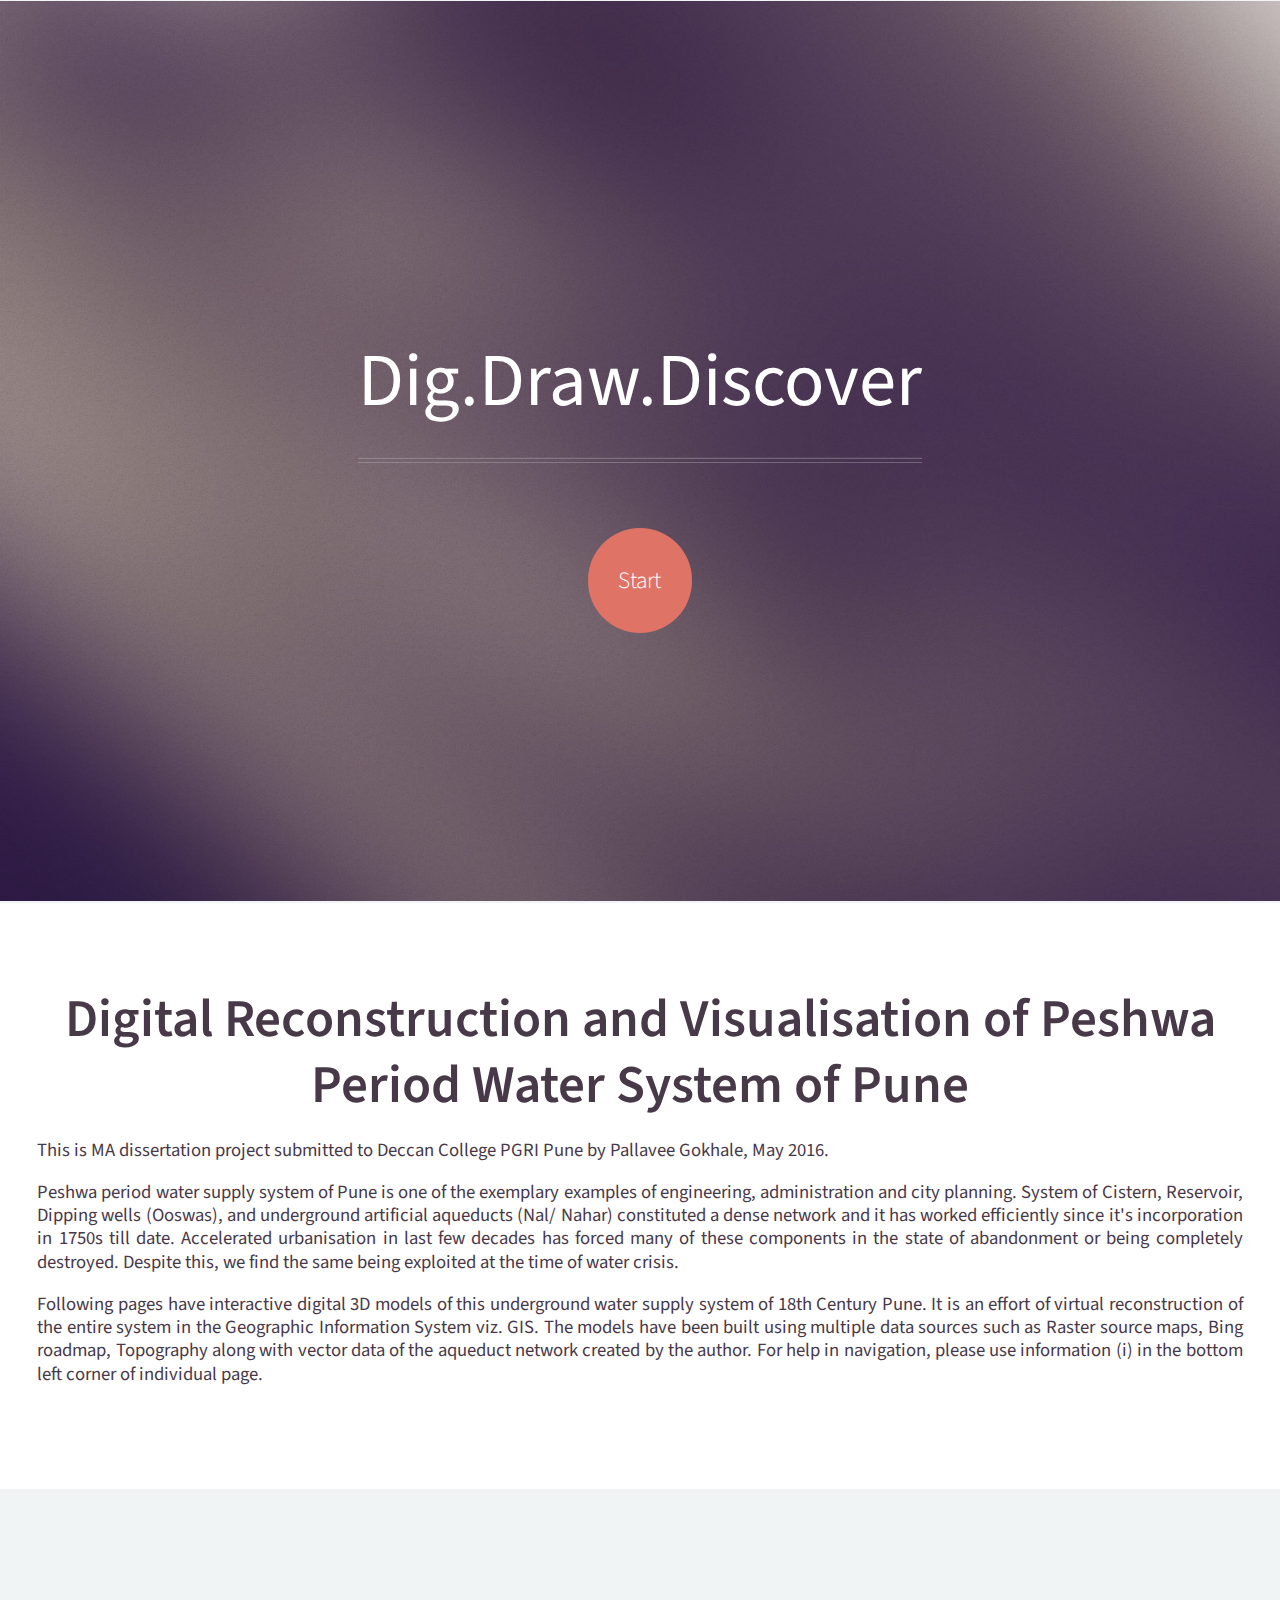
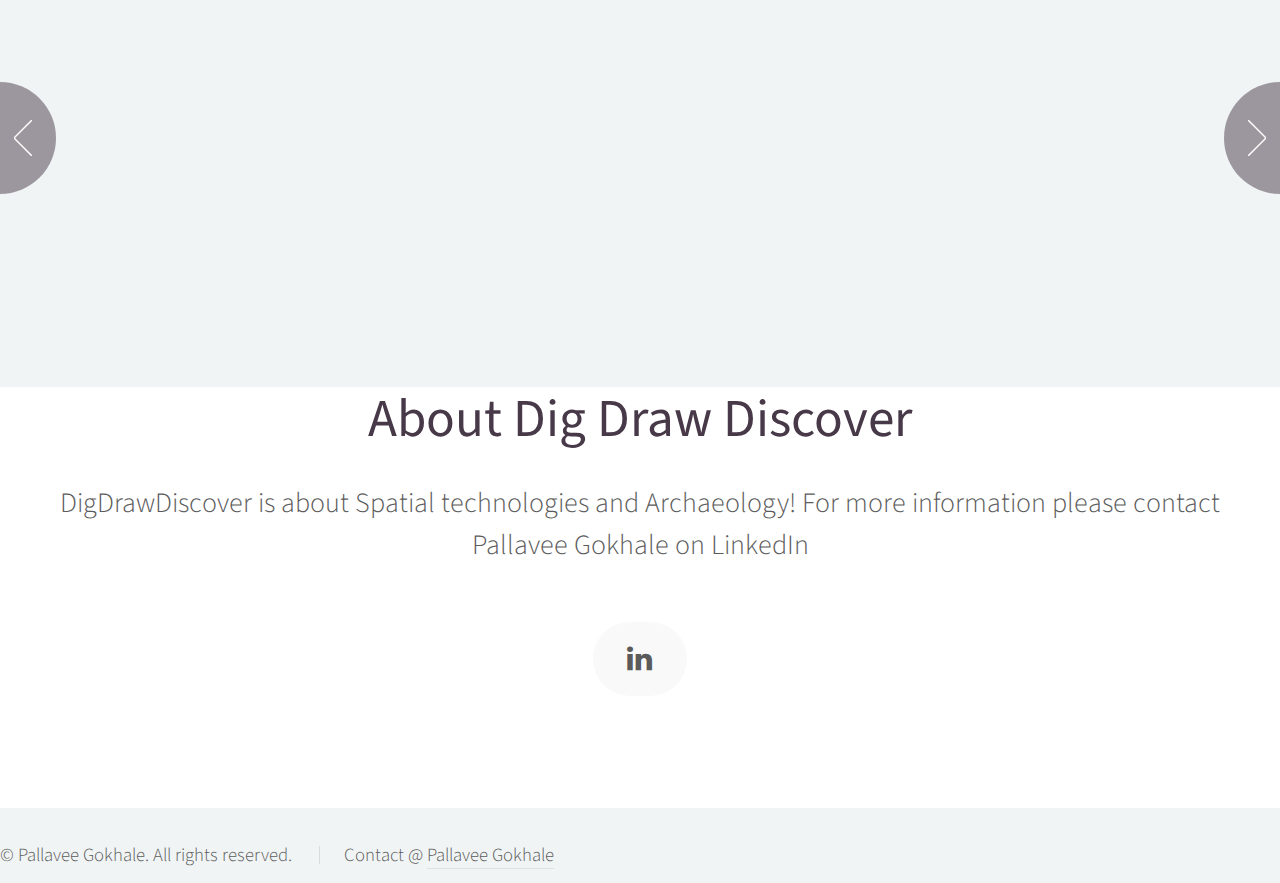
==== commit 4e699c3d: "Updated copyright info" ====
--- a/index.html
+++ b/index.html
@@ -59,11 +59,13 @@
 </div>
 
 <div id="banner">
-  <h2><strong>Peshwa Period Aqueduct System</strong></h2>
+  <h2><strong>Digital Reconstruction and Visualisation of Peshwa Period Water System of Pune</strong></h2>
   <h1 align="left">
+</p>	  
+<p align="left">This is MA dissertation project submitted to Deccan College PGRI Pune by Pallavee Gokhale, May 2016.</p>
 <p align="left">Peshwa period water supply system of Pune is one of the exemplary examples of engineering, administration and city planning. System of Cistern, Reservoir, Dipping wells (Ooswas), and underground artificial aqueducts (Nal/ Nahar) constituted a dense network and it has worked efficiently since it's incorporation in 1750s till date. Accelerated urbanisation in last few decades has forced many of these components in the state of abandonment or being completely destroyed. Despite this, we find the same being exploited at the time of water crisis.</p>
 <p align="left">Following pages have interactive digital 3D models of this underground water supply system of 18th Century Pune. It is an effort of virtual reconstruction of the entire system in the Geographic Information System viz. GIS. The models have been built using multiple data sources such as Raster source maps, Bing roadmap, Topography along with vector data of the aqueduct network created by the author. For help in navigation, please use information (i) in the bottom left corner of individual page.</p>
-<p align="left">To know more about the system continue reading.....</p></h1>
+</h1>
 </div>
 <div class="carousel">
   <div class="reel">
@@ -118,16 +120,26 @@
   </div>
 </div>
 
-<div class="wrapper style2">
-  <article id="main" class="container special"> <a href="#" class="image featured"><img src="images/ddd.jpg" alt=""></a>
+<div class="wrapper style2" div style="text-align:center">
+  <article id="main" class="container special"> <!--a href="#" class="image featured"><img src="images/ddd.jpg" alt=""></a-->
     <header>
       <h2><a href="#">About Dig Draw Discover</a></h2>
-      <span class="byline">DigDrawDiscover is about Spatial technologies and Archaeology! More coming soon.....</span> </header>
-    <!--
-    <p> </p>
-    <footer> <a href="#" class="button">Continue Reading</a> </footer>
-    -->
+      <span class="byline">DigDrawDiscover is about Spatial technologies and Archaeology! For more information please contact Pallavee Gokhale on LinkedIn</span> </header>
+		<ul class="icons">
+			<!--li><a href="#" class="icon icon-twitter"><span>Twitter</span></a></li>
+			<li><a href="#" class="icon icon-facebook"><span>Facebook</span></a></li>
+			<li><a href="#" class="icon icon-google-plus"><span>Google+</span></a></li>
+			<li><a href="#" class="icon icon-pinterest"><span>Pinterest</span></a></li>
+			<li><a href="#" class="icon icon-dribbble"><span>Dribbble</span></a></li-->
+			<li><a href="https://in.linkedin.com/in/8pal8" class="icon icon-linkedin"><span>Linkedin</span></a></li>
+		</ul>
   </article>
+</div>
+<div  class="copyright">
+  <ul class="menu">
+	<li>&copy; Pallavee Gokhale. All rights reserved.</li>
+	<li>Contact @ <a href="https://in.linkedin.com/in/8pal8">Pallavee Gokhale</a></li>
+  </ul>
 </div>
 <!--
 <div class="wrapper style1">
@@ -241,6 +253,10 @@
           </header>
           <p>Urna nisl non quis interdum mus ornare ridiculus egestas ridiculus lobortis vivamus tempor aliquet.</p>
           <ul class="icons">
+			<
+			<p> </p>
+			<footer> <a href="#" class="button">Continue Reading</a> </footer>
+			>
             <li><a href="#" class="icon icon-twitter"><span>Twitter</span></a></li>
             <li><a href="#" class="icon icon-facebook"><span>Facebook</span></a></li>
             <li><a href="#" class="icon icon-google-plus"><span>Google+</span></a></li>
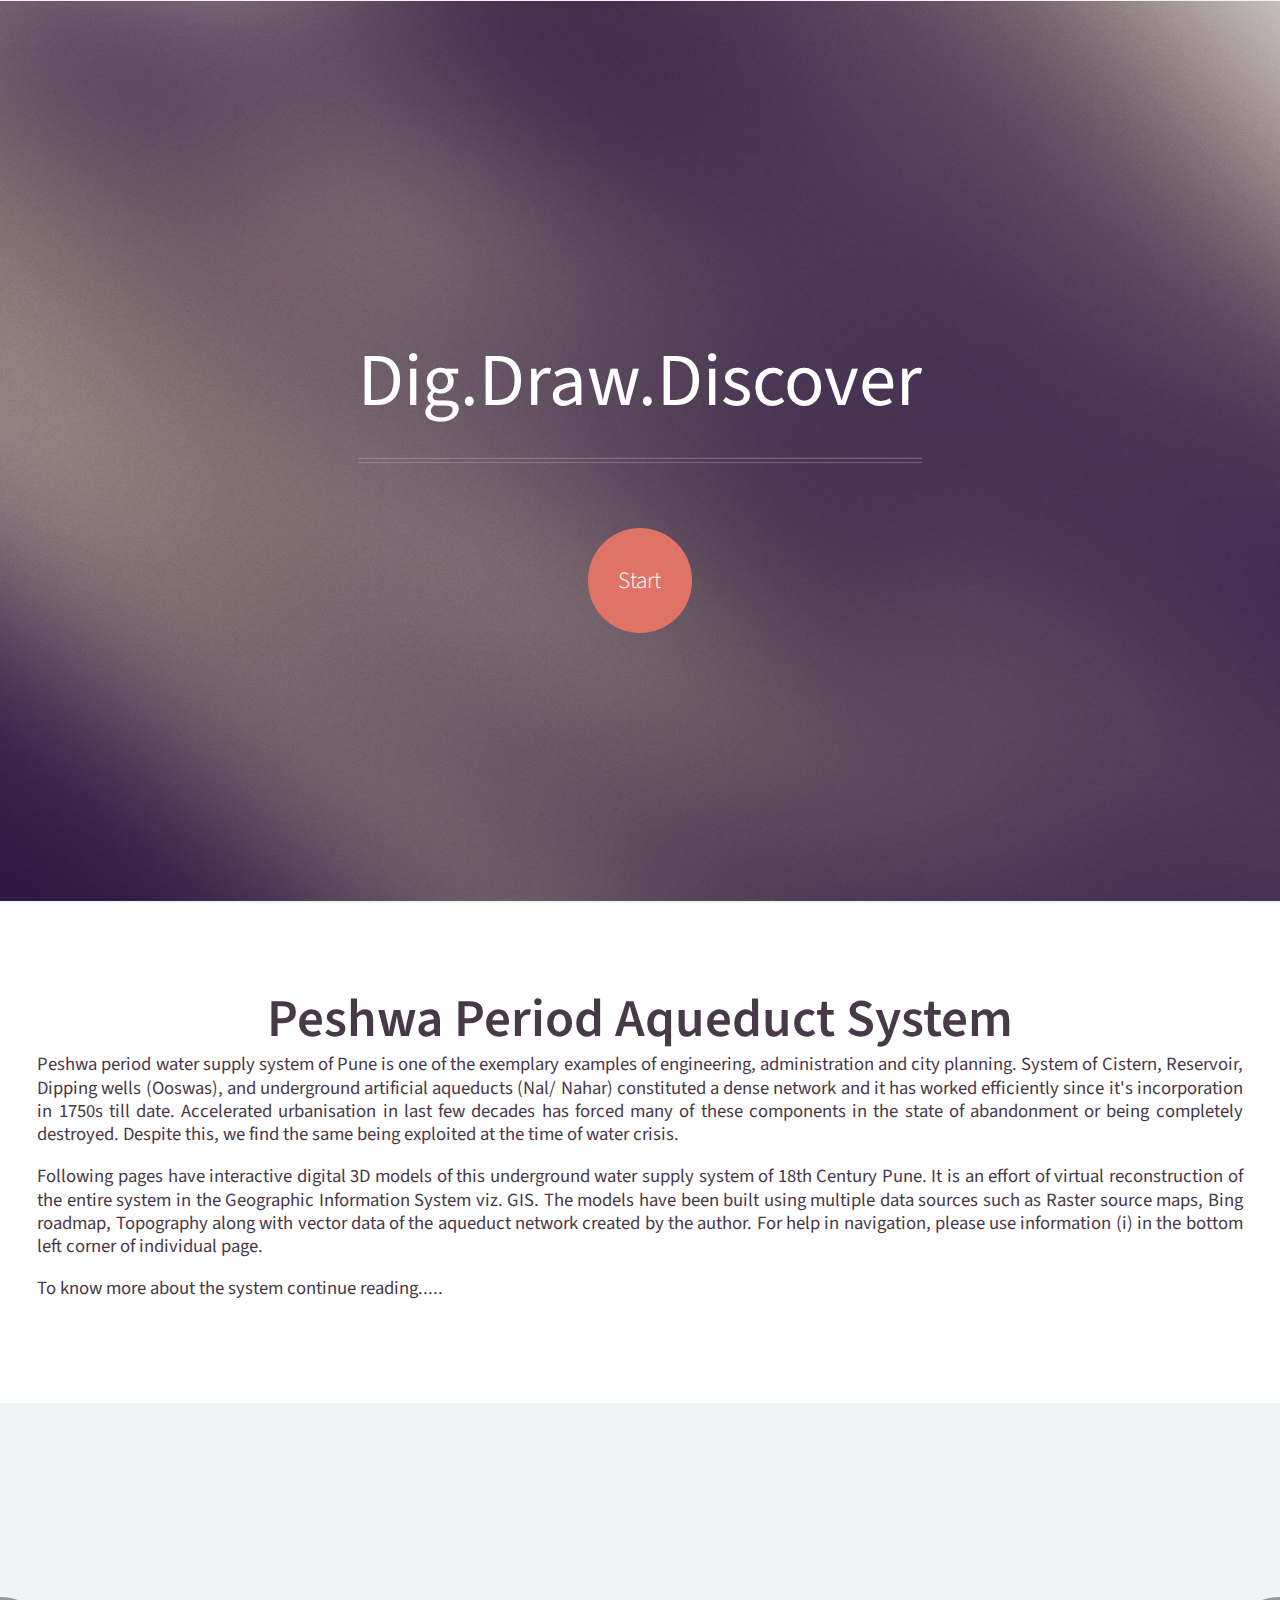
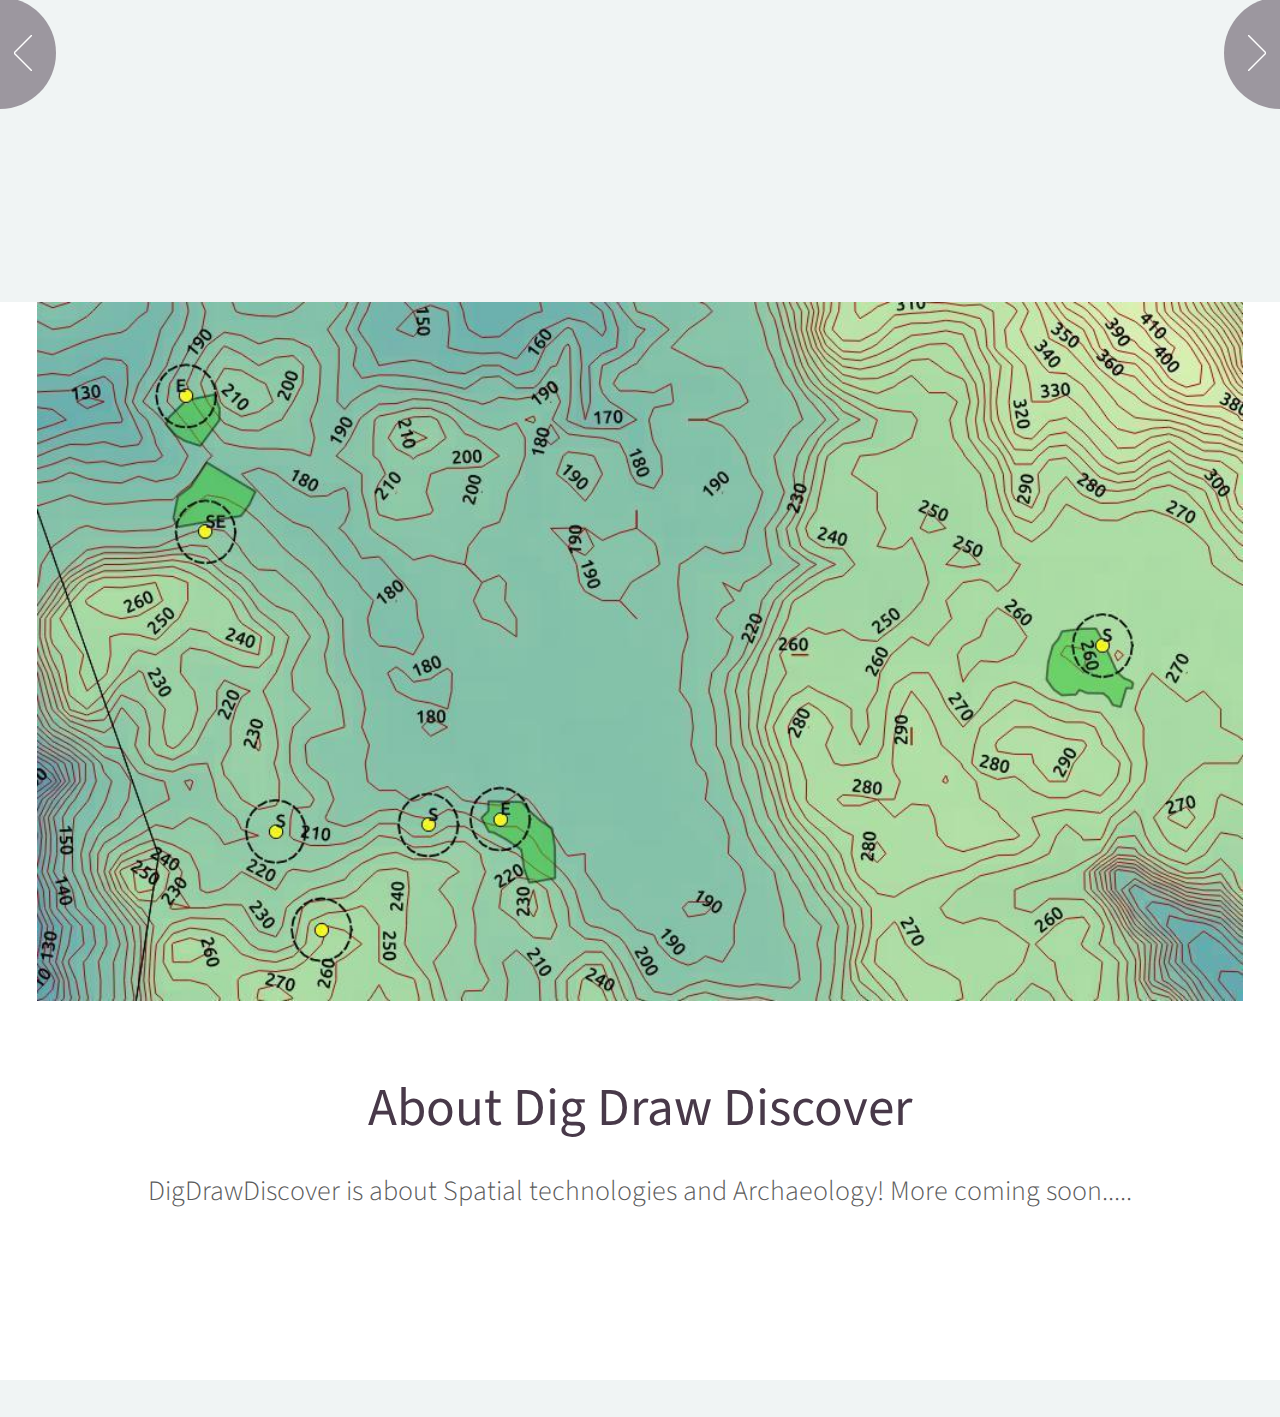
==== commit 628ad833: "Added mansions info." ====
--- a/index.html
+++ b/index.html
@@ -59,13 +59,11 @@
 </div>
 
 <div id="banner">
-  <h2><strong>Digital Reconstruction and Visualisation of Peshwa Period Water System of Pune</strong></h2>
+  <h2><strong>Peshwa Period Aqueduct System</strong></h2>
   <h1 align="left">
-</p>	  
-<p align="left">This is MA dissertation project submitted to Deccan College PGRI Pune by Pallavee Gokhale, May 2016.</p>
 <p align="left">Peshwa period water supply system of Pune is one of the exemplary examples of engineering, administration and city planning. System of Cistern, Reservoir, Dipping wells (Ooswas), and underground artificial aqueducts (Nal/ Nahar) constituted a dense network and it has worked efficiently since it's incorporation in 1750s till date. Accelerated urbanisation in last few decades has forced many of these components in the state of abandonment or being completely destroyed. Despite this, we find the same being exploited at the time of water crisis.</p>
 <p align="left">Following pages have interactive digital 3D models of this underground water supply system of 18th Century Pune. It is an effort of virtual reconstruction of the entire system in the Geographic Information System viz. GIS. The models have been built using multiple data sources such as Raster source maps, Bing roadmap, Topography along with vector data of the aqueduct network created by the author. For help in navigation, please use information (i) in the bottom left corner of individual page.</p>
-</h1>
+<p align="left">To know more about the system continue reading.....</p></h1>
 </div>
 <div class="carousel">
   <div class="reel">
@@ -116,30 +114,26 @@
         <h3><a href="pune/models/WithBISM/WithBISM.html">Aqueduct network with one of the oldest surveyed maps of Pune city</a></h3>
       </header>
       <p></p>
-    </article>   
+    </article>
+     <article> <a href="pune/models/Mansions/Mansions.html" class="image featured"><img src="images/Mansions.jpg" alt=""></a>
+      <header>
+        <h3><a href="pune/models/Mansions/Mansions.html">जुन्या पुण्यातले नळ आणि वाडे </a></h3>
+      </header>
+      <p></p>
+    </article>       
   </div>
 </div>
 
-<div class="wrapper style2" div style="text-align:center">
-  <article id="main" class="container special"> <!--a href="#" class="image featured"><img src="images/ddd.jpg" alt=""></a-->
+<div class="wrapper style2">
+  <article id="main" class="container special"> <a href="#" class="image featured"><img src="images/ddd.jpg" alt=""></a>
     <header>
       <h2><a href="#">About Dig Draw Discover</a></h2>
-      <span class="byline">DigDrawDiscover is about Spatial technologies and Archaeology! For more information please contact Pallavee Gokhale on LinkedIn</span> </header>
-		<ul class="icons">
-			<!--li><a href="#" class="icon icon-twitter"><span>Twitter</span></a></li>
-			<li><a href="#" class="icon icon-facebook"><span>Facebook</span></a></li>
-			<li><a href="#" class="icon icon-google-plus"><span>Google+</span></a></li>
-			<li><a href="#" class="icon icon-pinterest"><span>Pinterest</span></a></li>
-			<li><a href="#" class="icon icon-dribbble"><span>Dribbble</span></a></li-->
-			<li><a href="https://in.linkedin.com/in/8pal8" class="icon icon-linkedin"><span>Linkedin</span></a></li>
-		</ul>
+      <span class="byline">DigDrawDiscover is about Spatial technologies and Archaeology! More coming soon.....</span> </header>
+    <!--
+    <p> </p>
+    <footer> <a href="#" class="button">Continue Reading</a> </footer>
+    -->
   </article>
-</div>
-<div  class="copyright">
-  <ul class="menu">
-	<li>&copy; Pallavee Gokhale. All rights reserved.</li>
-	<li>Contact @ <a href="https://in.linkedin.com/in/8pal8">Pallavee Gokhale</a></li>
-  </ul>
 </div>
 <!--
 <div class="wrapper style1">
@@ -253,10 +247,6 @@
           </header>
           <p>Urna nisl non quis interdum mus ornare ridiculus egestas ridiculus lobortis vivamus tempor aliquet.</p>
           <ul class="icons">
-			<
-			<p> </p>
-			<footer> <a href="#" class="button">Continue Reading</a> </footer>
-			>
             <li><a href="#" class="icon icon-twitter"><span>Twitter</span></a></li>
             <li><a href="#" class="icon icon-facebook"><span>Facebook</span></a></li>
             <li><a href="#" class="icon icon-google-plus"><span>Google+</span></a></li>
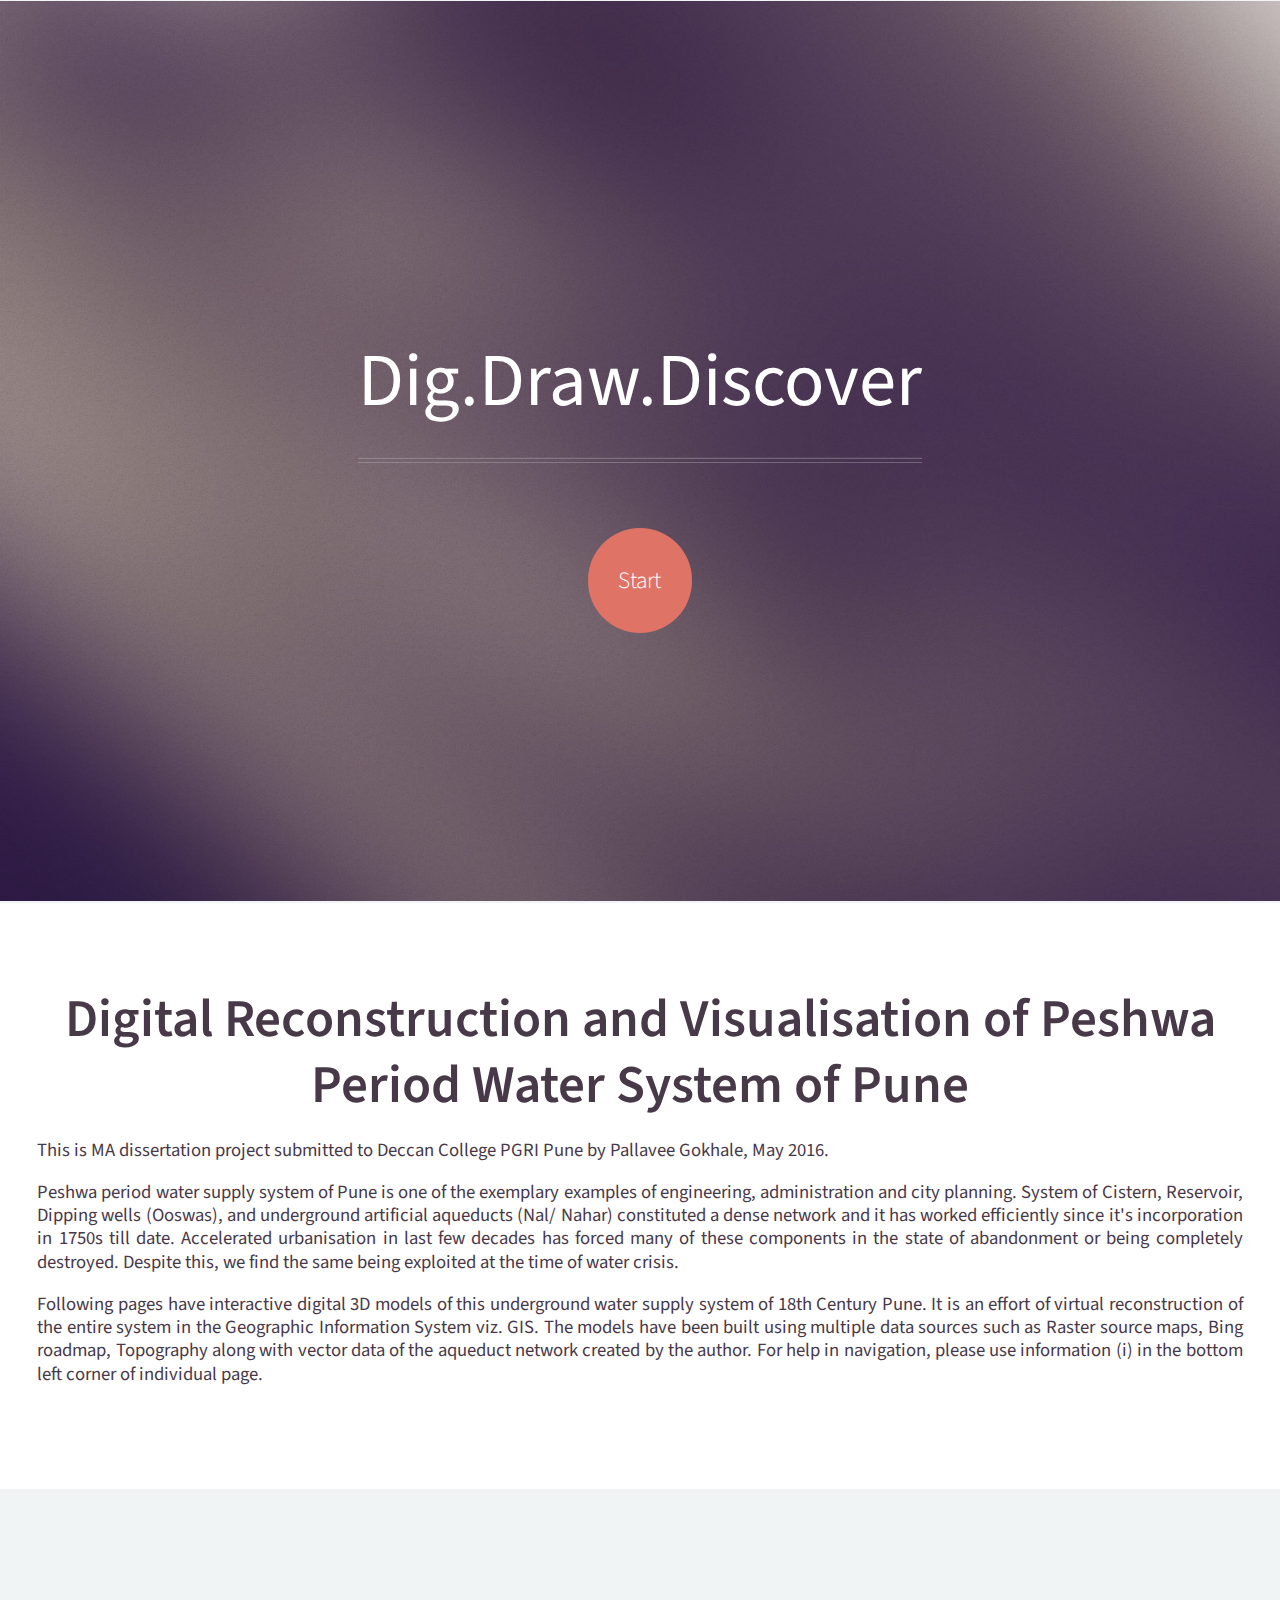
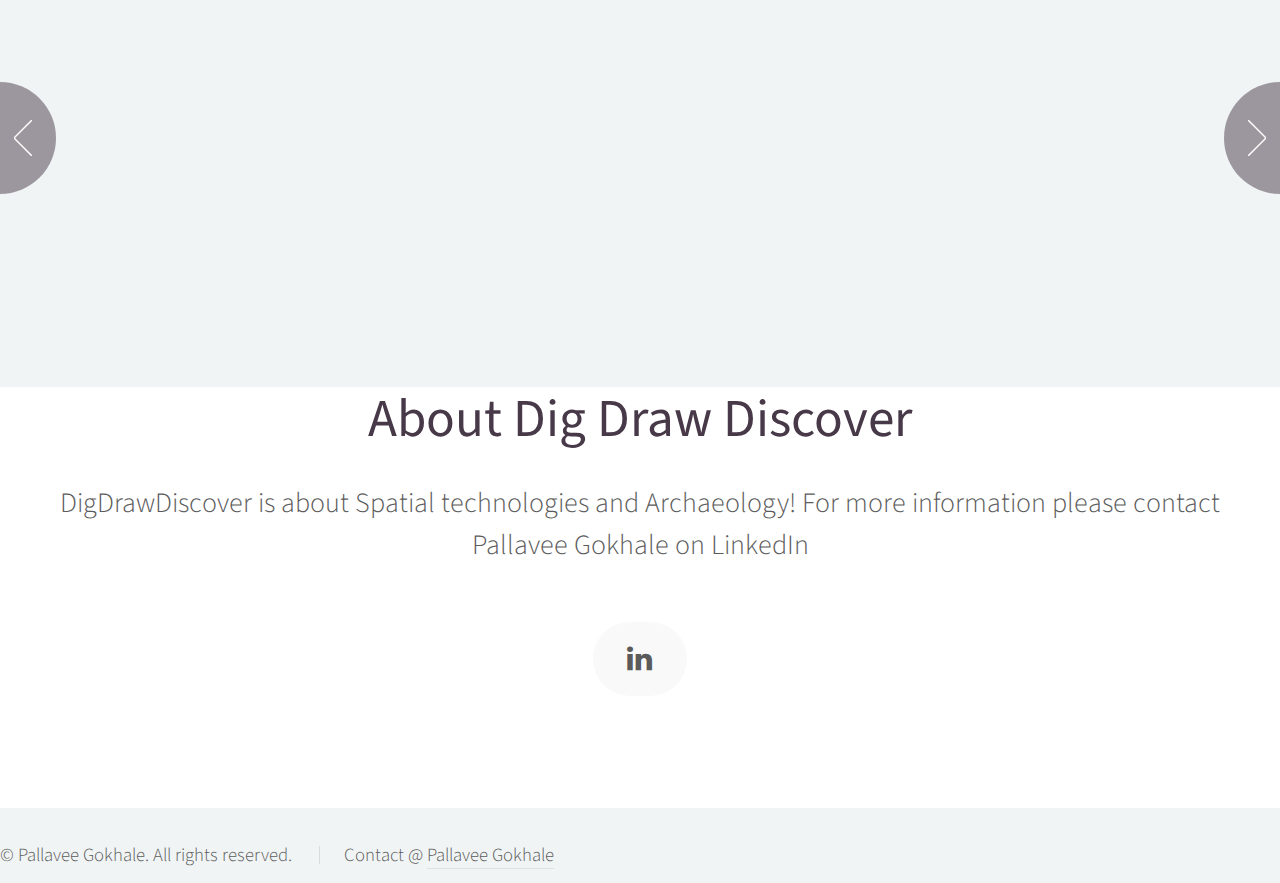
==== commit efea95a7: "Updated index.html with mansions info" ====
--- a/index.html
+++ b/index.html
@@ -59,11 +59,13 @@
 </div>
 
 <div id="banner">
-  <h2><strong>Peshwa Period Aqueduct System</strong></h2>
+  <h2><strong>Digital Reconstruction and Visualisation of Peshwa Period Water System of Pune</strong></h2>
   <h1 align="left">
+</p>	  
+<p align="left">This is MA dissertation project submitted to Deccan College PGRI Pune by Pallavee Gokhale, May 2016.</p>
 <p align="left">Peshwa period water supply system of Pune is one of the exemplary examples of engineering, administration and city planning. System of Cistern, Reservoir, Dipping wells (Ooswas), and underground artificial aqueducts (Nal/ Nahar) constituted a dense network and it has worked efficiently since it's incorporation in 1750s till date. Accelerated urbanisation in last few decades has forced many of these components in the state of abandonment or being completely destroyed. Despite this, we find the same being exploited at the time of water crisis.</p>
 <p align="left">Following pages have interactive digital 3D models of this underground water supply system of 18th Century Pune. It is an effort of virtual reconstruction of the entire system in the Geographic Information System viz. GIS. The models have been built using multiple data sources such as Raster source maps, Bing roadmap, Topography along with vector data of the aqueduct network created by the author. For help in navigation, please use information (i) in the bottom left corner of individual page.</p>
-<p align="left">To know more about the system continue reading.....</p></h1>
+</h1>
 </div>
 <div class="carousel">
   <div class="reel">
@@ -114,26 +116,30 @@
         <h3><a href="pune/models/WithBISM/WithBISM.html">Aqueduct network with one of the oldest surveyed maps of Pune city</a></h3>
       </header>
       <p></p>
-    </article>
-     <article> <a href="pune/models/Mansions/Mansions.html" class="image featured"><img src="images/Mansions.jpg" alt=""></a>
-      <header>
-        <h3><a href="pune/models/Mansions/Mansions.html">जुन्या पुण्यातले नळ आणि वाडे </a></h3>
-      </header>
-      <p></p>
-    </article>       
+    </article>   
   </div>
 </div>
 
-<div class="wrapper style2">
-  <article id="main" class="container special"> <a href="#" class="image featured"><img src="images/ddd.jpg" alt=""></a>
+<div class="wrapper style2" div style="text-align:center">
+  <article id="main" class="container special"> <!--a href="#" class="image featured"><img src="images/ddd.jpg" alt=""></a-->
     <header>
       <h2><a href="#">About Dig Draw Discover</a></h2>
-      <span class="byline">DigDrawDiscover is about Spatial technologies and Archaeology! More coming soon.....</span> </header>
-    <!--
-    <p> </p>
-    <footer> <a href="#" class="button">Continue Reading</a> </footer>
-    -->
+      <span class="byline">DigDrawDiscover is about Spatial technologies and Archaeology! For more information please contact Pallavee Gokhale on LinkedIn</span> </header>
+		<ul class="icons">
+			<!--li><a href="#" class="icon icon-twitter"><span>Twitter</span></a></li>
+			<li><a href="#" class="icon icon-facebook"><span>Facebook</span></a></li>
+			<li><a href="#" class="icon icon-google-plus"><span>Google+</span></a></li>
+			<li><a href="#" class="icon icon-pinterest"><span>Pinterest</span></a></li>
+			<li><a href="#" class="icon icon-dribbble"><span>Dribbble</span></a></li-->
+			<li><a href="https://in.linkedin.com/in/8pal8" class="icon icon-linkedin"><span>Linkedin</span></a></li>
+		</ul>
   </article>
+</div>
+<div  class="copyright">
+  <ul class="menu">
+	<li>&copy; Pallavee Gokhale. All rights reserved.</li>
+	<li>Contact @ <a href="https://in.linkedin.com/in/8pal8">Pallavee Gokhale</a></li>
+  </ul>
 </div>
 <!--
 <div class="wrapper style1">
@@ -247,6 +253,10 @@
           </header>
           <p>Urna nisl non quis interdum mus ornare ridiculus egestas ridiculus lobortis vivamus tempor aliquet.</p>
           <ul class="icons">
+			<
+			<p> </p>
+			<footer> <a href="#" class="button">Continue Reading</a> </footer>
+			>
             <li><a href="#" class="icon icon-twitter"><span>Twitter</span></a></li>
             <li><a href="#" class="icon icon-facebook"><span>Facebook</span></a></li>
             <li><a href="#" class="icon icon-google-plus"><span>Google+</span></a></li>
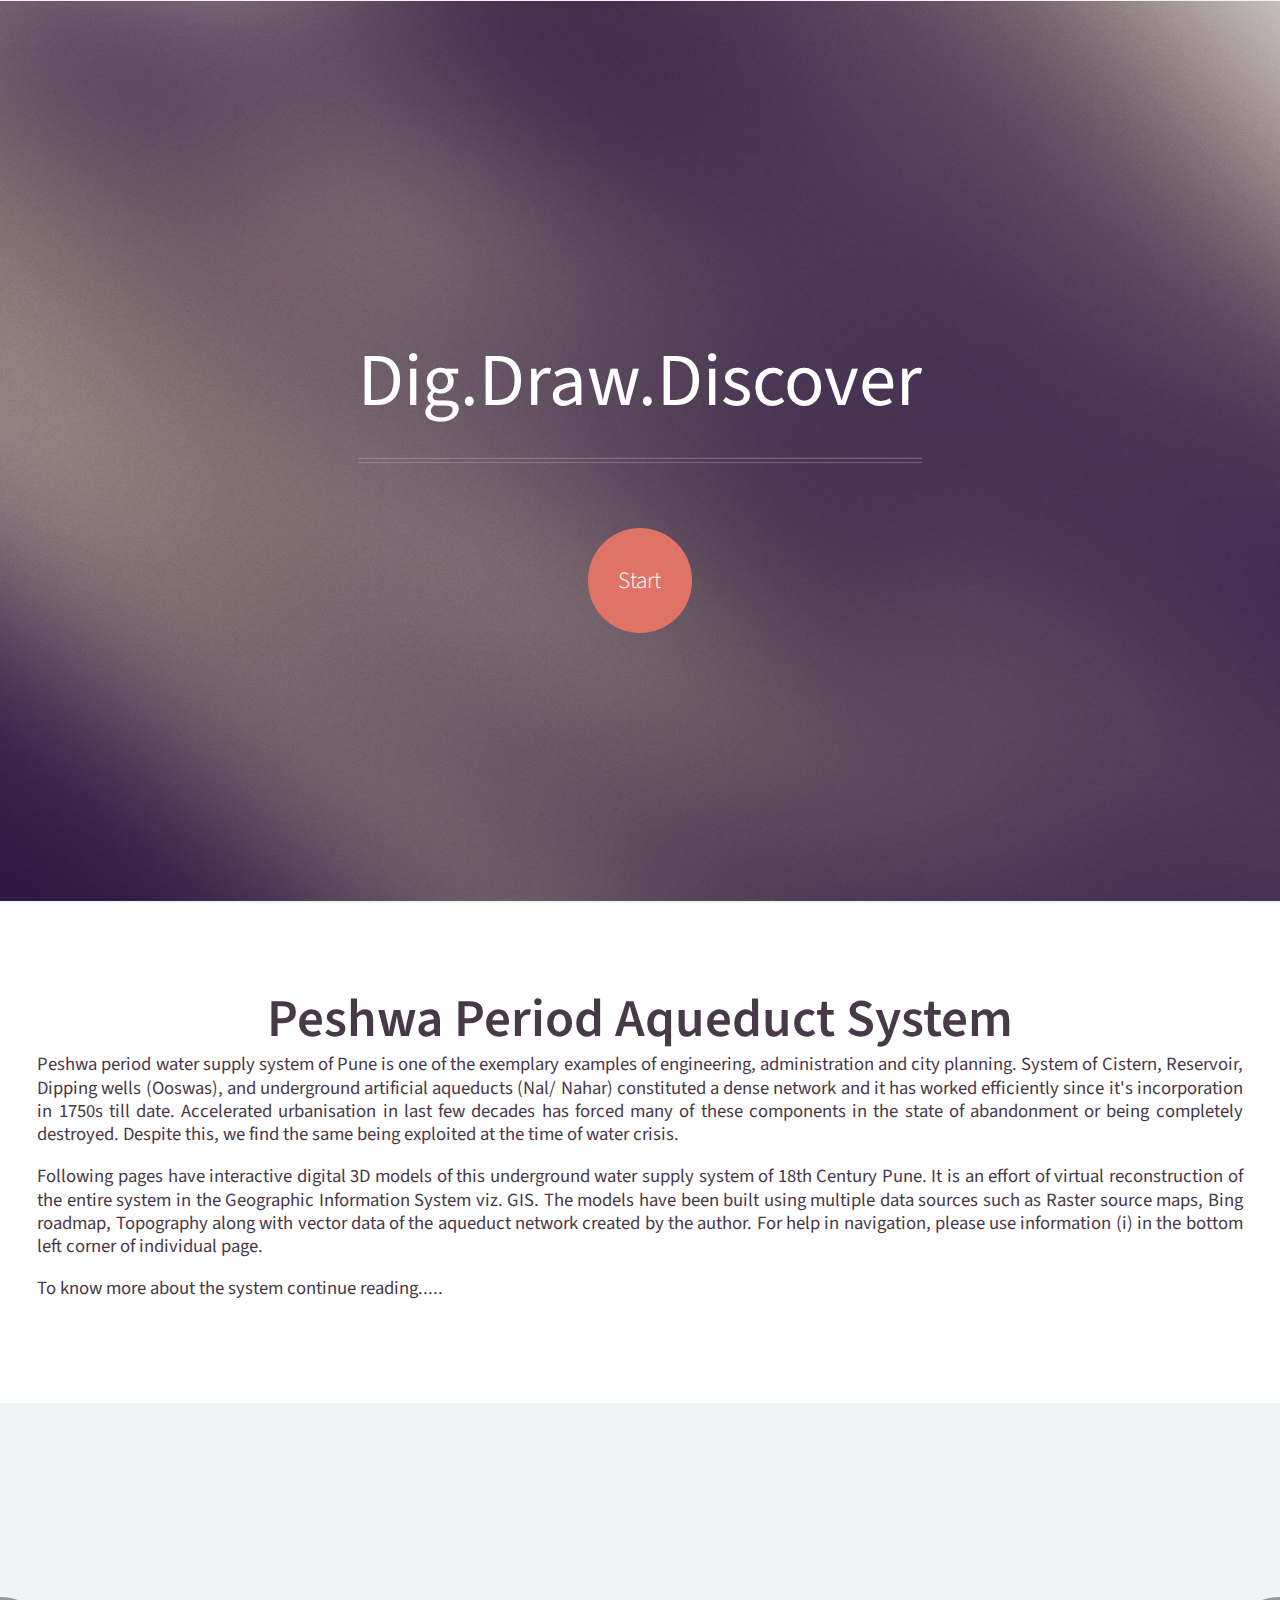
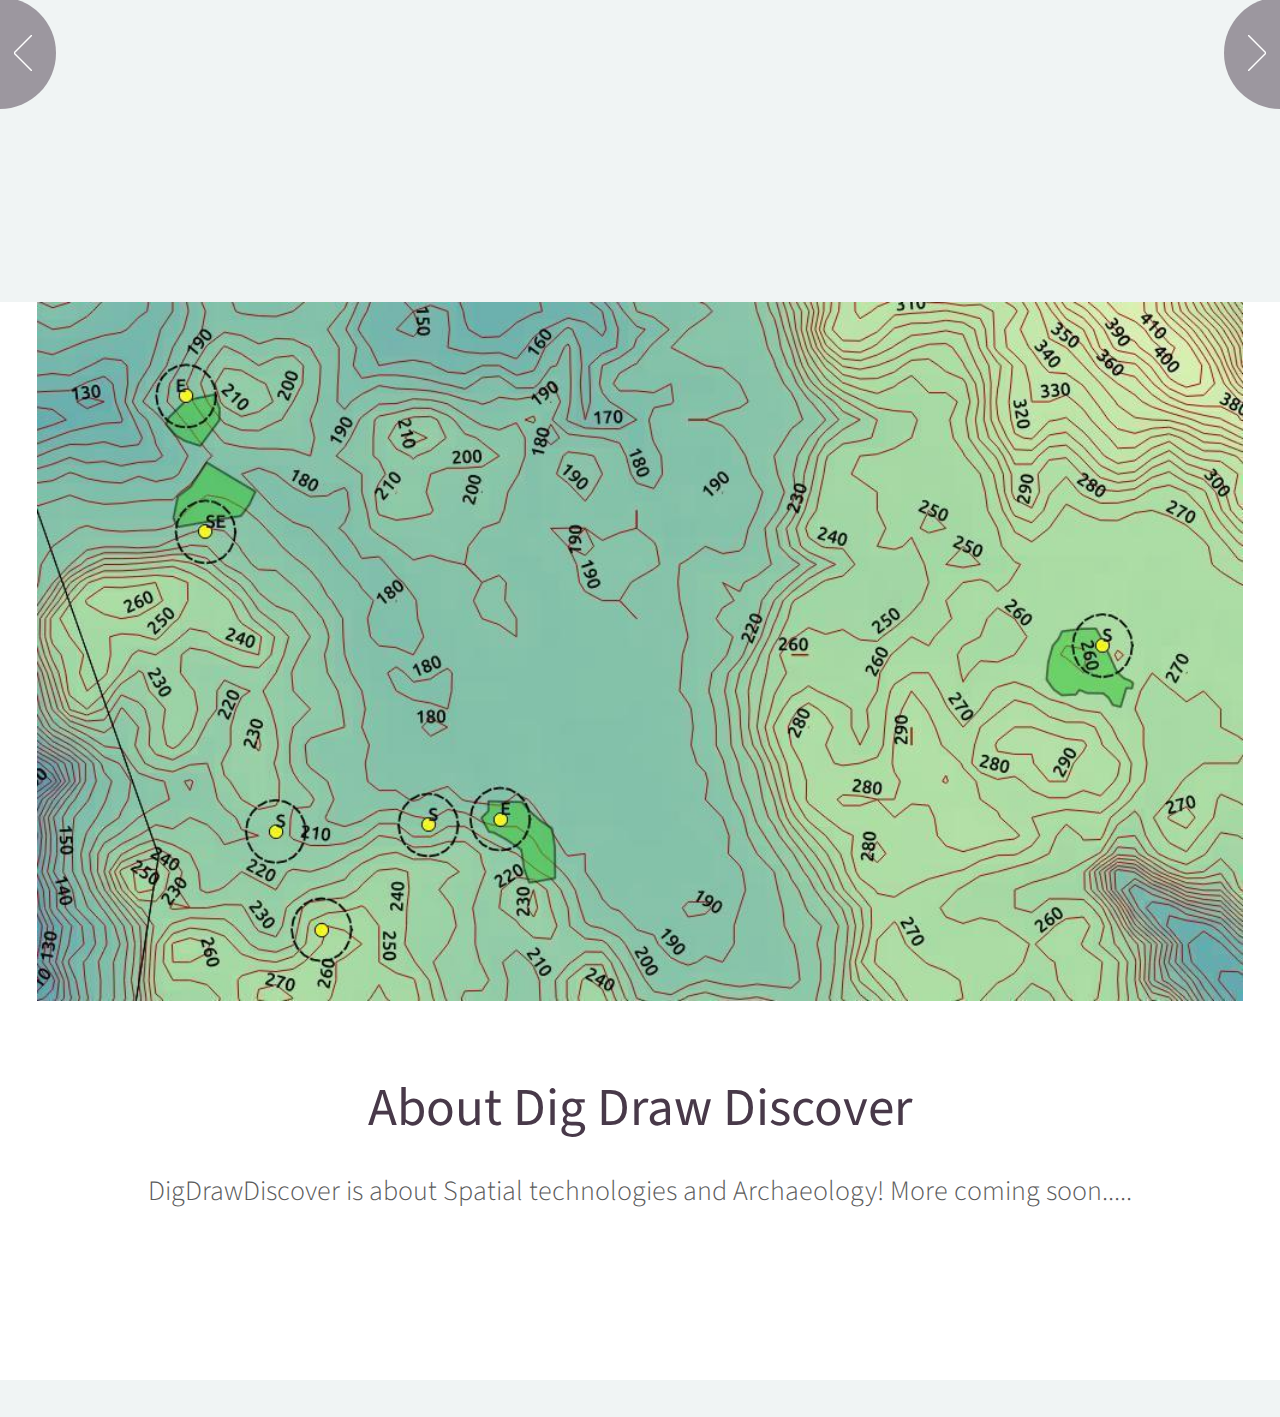
==== commit 28a91219: "New index.html with mansions info." ====
--- a/index.html
+++ b/index.html
@@ -59,13 +59,11 @@
 </div>
 
 <div id="banner">
-  <h2><strong>Digital Reconstruction and Visualisation of Peshwa Period Water System of Pune</strong></h2>
+  <h2><strong>Peshwa Period Aqueduct System</strong></h2>
   <h1 align="left">
-</p>	  
-<p align="left">This is MA dissertation project submitted to Deccan College PGRI Pune by Pallavee Gokhale, May 2016.</p>
 <p align="left">Peshwa period water supply system of Pune is one of the exemplary examples of engineering, administration and city planning. System of Cistern, Reservoir, Dipping wells (Ooswas), and underground artificial aqueducts (Nal/ Nahar) constituted a dense network and it has worked efficiently since it's incorporation in 1750s till date. Accelerated urbanisation in last few decades has forced many of these components in the state of abandonment or being completely destroyed. Despite this, we find the same being exploited at the time of water crisis.</p>
 <p align="left">Following pages have interactive digital 3D models of this underground water supply system of 18th Century Pune. It is an effort of virtual reconstruction of the entire system in the Geographic Information System viz. GIS. The models have been built using multiple data sources such as Raster source maps, Bing roadmap, Topography along with vector data of the aqueduct network created by the author. For help in navigation, please use information (i) in the bottom left corner of individual page.</p>
-</h1>
+<p align="left">To know more about the system continue reading.....</p></h1>
 </div>
 <div class="carousel">
   <div class="reel">
@@ -116,30 +114,26 @@
         <h3><a href="pune/models/WithBISM/WithBISM.html">Aqueduct network with one of the oldest surveyed maps of Pune city</a></h3>
       </header>
       <p></p>
-    </article>   
+    </article>
+     <article> <a href="pune/models/Mansions/Mansions.html" class="image featured"><img src="images/Mansions.jpg" alt=""></a>
+      <header>
+        <h3><a href="pune/models/Mansions/Mansions.html">जुन्या पुण्यातले नळ आणि वाडे </a></h3>
+      </header>
+      <p></p>
+    </article>       
   </div>
 </div>
 
-<div class="wrapper style2" div style="text-align:center">
-  <article id="main" class="container special"> <!--a href="#" class="image featured"><img src="images/ddd.jpg" alt=""></a-->
+<div class="wrapper style2">
+  <article id="main" class="container special"> <a href="#" class="image featured"><img src="images/ddd.jpg" alt=""></a>
     <header>
       <h2><a href="#">About Dig Draw Discover</a></h2>
-      <span class="byline">DigDrawDiscover is about Spatial technologies and Archaeology! For more information please contact Pallavee Gokhale on LinkedIn</span> </header>
-		<ul class="icons">
-			<!--li><a href="#" class="icon icon-twitter"><span>Twitter</span></a></li>
-			<li><a href="#" class="icon icon-facebook"><span>Facebook</span></a></li>
-			<li><a href="#" class="icon icon-google-plus"><span>Google+</span></a></li>
-			<li><a href="#" class="icon icon-pinterest"><span>Pinterest</span></a></li>
-			<li><a href="#" class="icon icon-dribbble"><span>Dribbble</span></a></li-->
-			<li><a href="https://in.linkedin.com/in/8pal8" class="icon icon-linkedin"><span>Linkedin</span></a></li>
-		</ul>
+      <span class="byline">DigDrawDiscover is about Spatial technologies and Archaeology! More coming soon.....</span> </header>
+    <!--
+    <p> </p>
+    <footer> <a href="#" class="button">Continue Reading</a> </footer>
+    -->
   </article>
-</div>
-<div  class="copyright">
-  <ul class="menu">
-	<li>&copy; Pallavee Gokhale. All rights reserved.</li>
-	<li>Contact @ <a href="https://in.linkedin.com/in/8pal8">Pallavee Gokhale</a></li>
-  </ul>
 </div>
 <!--
 <div class="wrapper style1">
@@ -253,10 +247,6 @@
           </header>
           <p>Urna nisl non quis interdum mus ornare ridiculus egestas ridiculus lobortis vivamus tempor aliquet.</p>
           <ul class="icons">
-			<
-			<p> </p>
-			<footer> <a href="#" class="button">Continue Reading</a> </footer>
-			>
             <li><a href="#" class="icon icon-twitter"><span>Twitter</span></a></li>
             <li><a href="#" class="icon icon-facebook"><span>Facebook</span></a></li>
             <li><a href="#" class="icon icon-google-plus"><span>Google+</span></a></li>
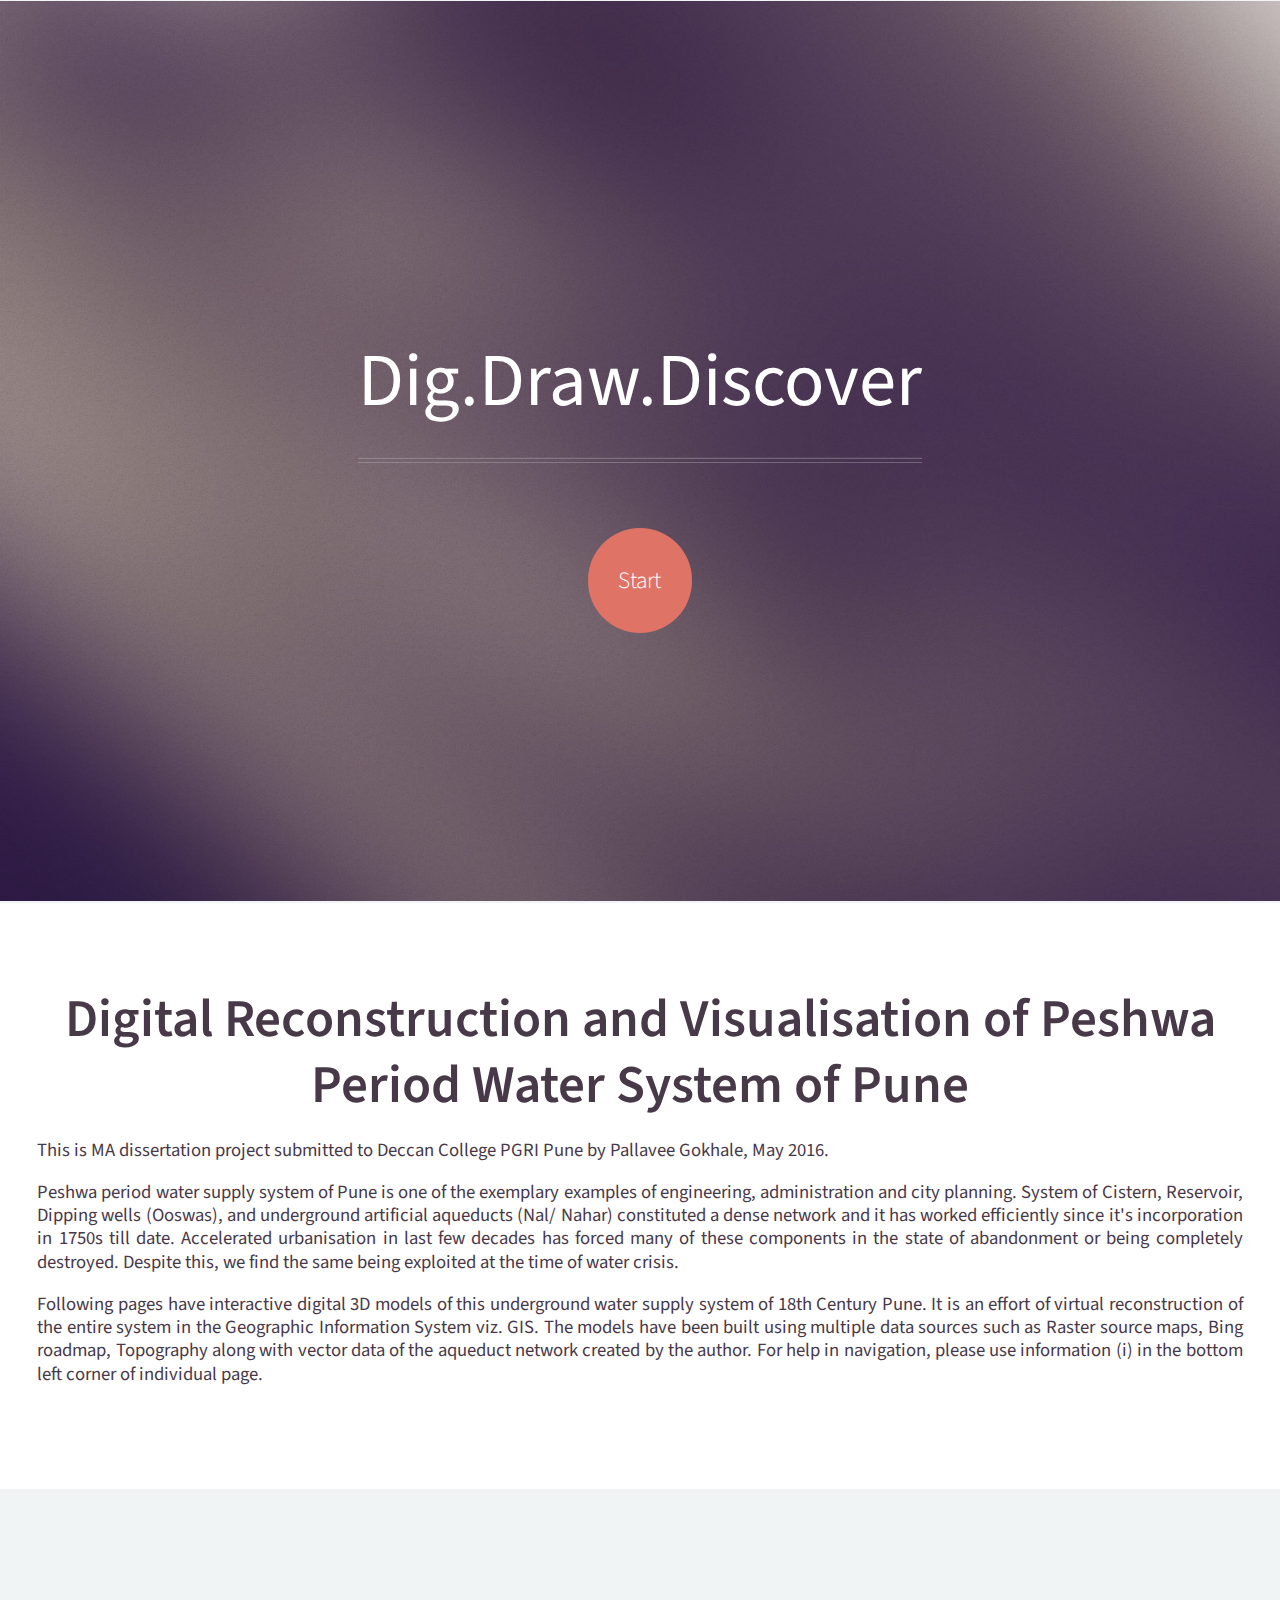
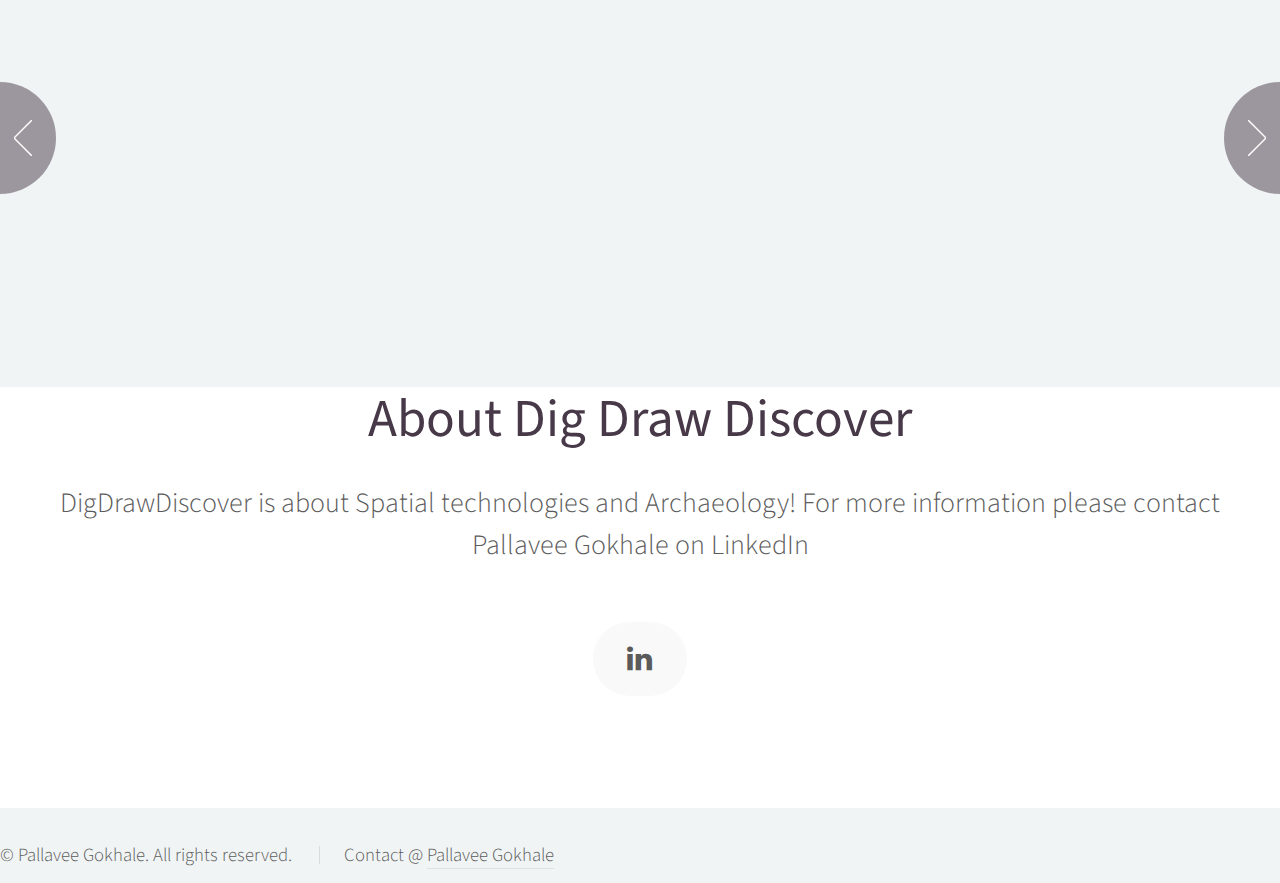
==== commit 9b88f1da: "updated index.html" ====
--- a/index.html
+++ b/index.html
@@ -59,11 +59,13 @@
 </div>
 
 <div id="banner">
-  <h2><strong>Peshwa Period Aqueduct System</strong></h2>
+  <h2><strong>Digital Reconstruction and Visualisation of Peshwa Period Water System of Pune</strong></h2>
   <h1 align="left">
+</p>	  
+<p align="left">This is MA dissertation project submitted to Deccan College PGRI Pune by Pallavee Gokhale, May 2016.</p>
 <p align="left">Peshwa period water supply system of Pune is one of the exemplary examples of engineering, administration and city planning. System of Cistern, Reservoir, Dipping wells (Ooswas), and underground artificial aqueducts (Nal/ Nahar) constituted a dense network and it has worked efficiently since it's incorporation in 1750s till date. Accelerated urbanisation in last few decades has forced many of these components in the state of abandonment or being completely destroyed. Despite this, we find the same being exploited at the time of water crisis.</p>
 <p align="left">Following pages have interactive digital 3D models of this underground water supply system of 18th Century Pune. It is an effort of virtual reconstruction of the entire system in the Geographic Information System viz. GIS. The models have been built using multiple data sources such as Raster source maps, Bing roadmap, Topography along with vector data of the aqueduct network created by the author. For help in navigation, please use information (i) in the bottom left corner of individual page.</p>
-<p align="left">To know more about the system continue reading.....</p></h1>
+</h1>
 </div>
 <div class="carousel">
   <div class="reel">
@@ -120,20 +122,30 @@
         <h3><a href="pune/models/Mansions/Mansions.html">जुन्या पुण्यातले नळ आणि वाडे </a></h3>
       </header>
       <p></p>
-    </article>       
+    </article>
   </div>
 </div>
 
-<div class="wrapper style2">
-  <article id="main" class="container special"> <a href="#" class="image featured"><img src="images/ddd.jpg" alt=""></a>
+<div class="wrapper style2" div style="text-align:center">
+  <article id="main" class="container special"> <!--a href="#" class="image featured"><img src="images/ddd.jpg" alt=""></a-->
     <header>
       <h2><a href="#">About Dig Draw Discover</a></h2>
-      <span class="byline">DigDrawDiscover is about Spatial technologies and Archaeology! More coming soon.....</span> </header>
-    <!--
-    <p> </p>
-    <footer> <a href="#" class="button">Continue Reading</a> </footer>
-    -->
+      <span class="byline">DigDrawDiscover is about Spatial technologies and Archaeology! For more information please contact Pallavee Gokhale on LinkedIn</span> </header>
+		<ul class="icons">
+			<!--li><a href="#" class="icon icon-twitter"><span>Twitter</span></a></li>
+			<li><a href="#" class="icon icon-facebook"><span>Facebook</span></a></li>
+			<li><a href="#" class="icon icon-google-plus"><span>Google+</span></a></li>
+			<li><a href="#" class="icon icon-pinterest"><span>Pinterest</span></a></li>
+			<li><a href="#" class="icon icon-dribbble"><span>Dribbble</span></a></li-->
+			<li><a href="https://in.linkedin.com/in/8pal8" class="icon icon-linkedin"><span>Linkedin</span></a></li>
+		</ul>
   </article>
+</div>
+<div  class="copyright">
+  <ul class="menu">
+	<li>&copy; Pallavee Gokhale. All rights reserved.</li>
+	<li>Contact @ <a href="https://in.linkedin.com/in/8pal8">Pallavee Gokhale</a></li>
+  </ul>
 </div>
 <!--
 <div class="wrapper style1">
@@ -247,6 +259,10 @@
           </header>
           <p>Urna nisl non quis interdum mus ornare ridiculus egestas ridiculus lobortis vivamus tempor aliquet.</p>
           <ul class="icons">
+			<
+			<p> </p>
+			<footer> <a href="#" class="button">Continue Reading</a> </footer>
+			>
             <li><a href="#" class="icon icon-twitter"><span>Twitter</span></a></li>
             <li><a href="#" class="icon icon-facebook"><span>Facebook</span></a></li>
             <li><a href="#" class="icon icon-google-plus"><span>Google+</span></a></li>
